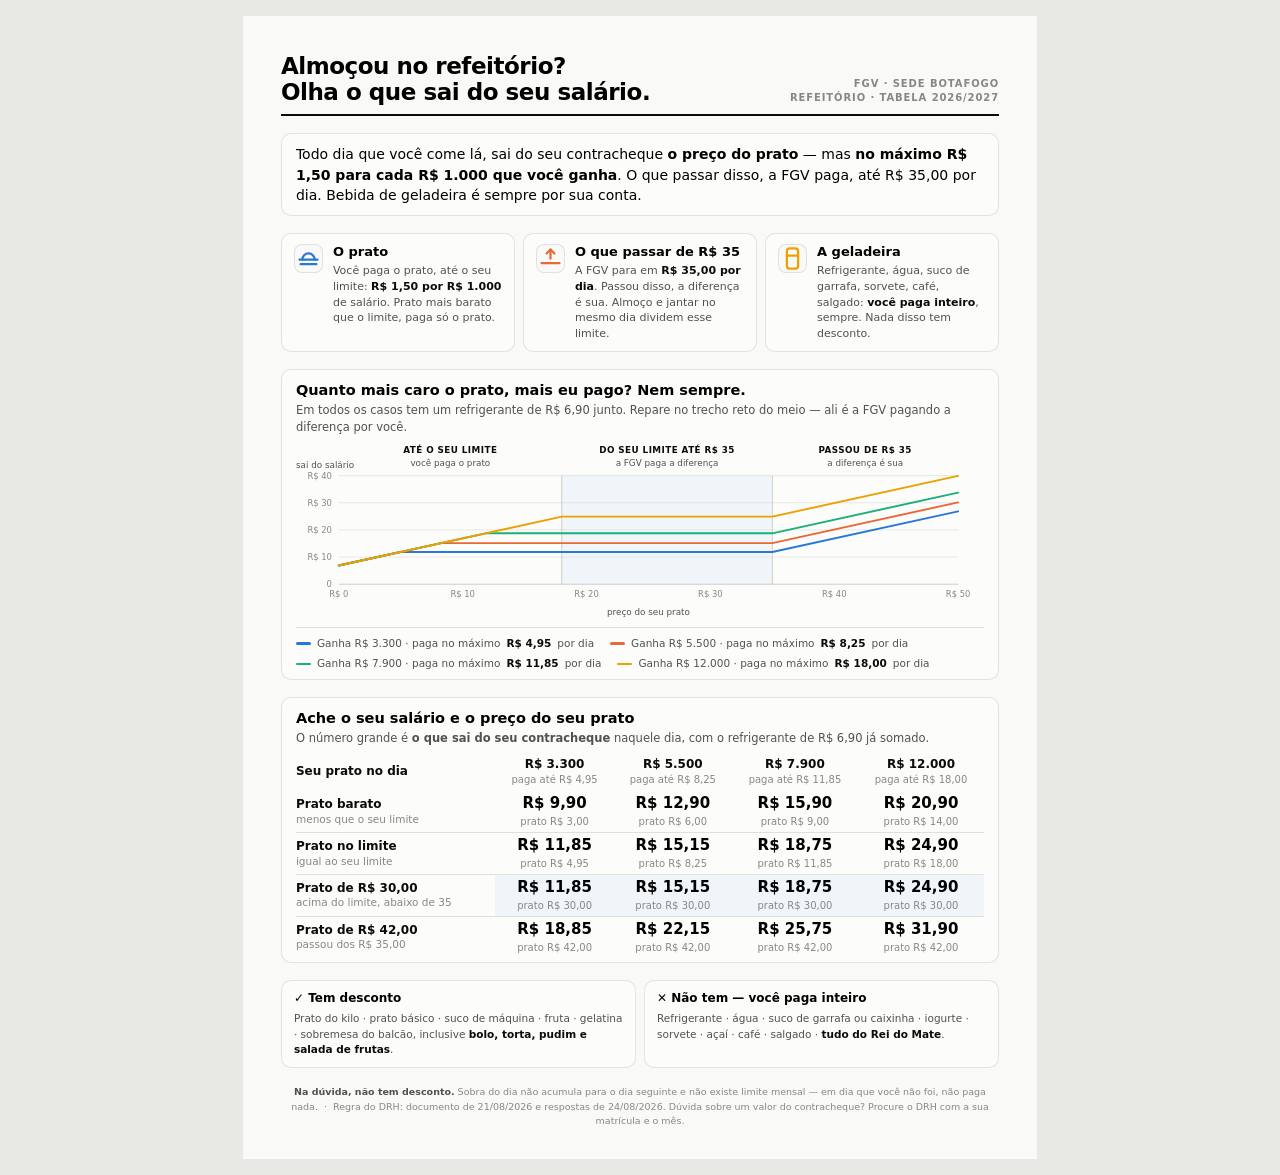
==== docs/Regra_Refeitorio_Infografico.html @ a4945722 "A regra oficial do DRH, com exemplos, em todo lugar Ela está validada com o DRH e não estava escrita" ====
<!DOCTYPE html>
<html lang="pt-BR">
<head>
<meta charset="utf-8">
<meta name="viewport" content="width=device-width, initial-scale=1">
<title>Refeitório — quanto sai do seu salário</title>
<style>
  .viz-root{
    color-scheme: light;
    --surface-1:#fcfcfb; --plane:#f9f9f7;
    --text-primary:#0b0b0b; --text-secondary:#52514e; --muted:#898781;
    --grid:#e1e0d9; --axis:#c3c2b7; --border:rgba(11,11,11,.10);
    --s1:#2a78d6; --s2:#eb6834; --s3:#1baf7a; --s4:#eda100;
  }
  @media (prefers-color-scheme: dark){
    :root:where(:not([data-theme="light"])) .viz-root{
      color-scheme: dark;
      --surface-1:#1a1a19; --plane:#0d0d0d;
      --text-primary:#fff; --text-secondary:#c3c2b7; --muted:#898781;
      --grid:#2c2c2a; --axis:#383835; --border:rgba(255,255,255,.10);
      --s1:#3987e5; --s2:#d95926; --s3:#199e70; --s4:#c98500;
    }
  }
  :root[data-theme="dark"] .viz-root{
    color-scheme: dark;
    --surface-1:#1a1a19; --plane:#0d0d0d;
    --text-primary:#fff; --text-secondary:#c3c2b7; --muted:#898781;
    --grid:#2c2c2a; --axis:#383835; --border:rgba(255,255,255,.10);
    --s1:#3987e5; --s2:#d95926; --s3:#199e70; --s4:#c98500;
  }

  @page{ size:A4 portrait; margin:10mm; }
  *{box-sizing:border-box}
  body{margin:0;background:#e8e8e4;
       font:400 13px/1.45 system-ui,-apple-system,"Segoe UI",sans-serif;color:var(--text-primary)}
  .viz-root{width:210mm;min-height:297mm;margin:16px auto;padding:10mm 10mm 8mm;
            background:var(--plane);display:flex;flex-direction:column;gap:4.5mm}

  header{display:flex;align-items:flex-end;justify-content:space-between;gap:16px;
         border-bottom:2px solid var(--text-primary);padding-bottom:9px}
  h1{font:700 23px/1.12 system-ui;margin:0;letter-spacing:-.02em}
  .selo{font:600 10px/1.4 system-ui;letter-spacing:.09em;text-transform:uppercase;
        color:var(--muted);text-align:right;white-space:nowrap}

  .frase{background:var(--surface-1);border:1px solid var(--border);border-radius:10px;
         padding:10px 14px;font-size:14px;line-height:1.45}
  .frase b{font-weight:700}

  .tres{display:grid;grid-template-columns:repeat(3,1fr);gap:8px}
  .bloco{background:var(--surface-1);border:1px solid var(--border);border-radius:10px;
         padding:10px 12px;display:flex;gap:10px;align-items:flex-start}
  .ico{flex:none;width:29px;height:29px;border-radius:8px;display:grid;place-items:center;
       background:var(--plane);border:1px solid var(--border)}
  .bloco h3{font:700 13px/1.25 system-ui;margin:0 0 3px}
  .bloco p{margin:0;font-size:11px;color:var(--text-secondary);line-height:1.42}
  .bloco b{color:var(--text-primary)}

  .viz{background:var(--surface-1);border:1px solid var(--border);border-radius:10px;
       padding:11px 14px 8px}
  .viz h2,.matriz h2{font:700 14.5px/1.3 system-ui;margin:0 0 2px}
  .viz .sub,.matriz .sub{margin:0 0 6px;font-size:11.5px;color:var(--text-secondary)}
  svg{display:block;width:100%;height:auto;overflow:visible}
  .legenda{display:flex;flex-wrap:wrap;gap:5px 16px;margin-top:8px;padding-top:8px;
           border-top:1px solid var(--grid);font-size:10.5px;color:var(--text-secondary)}
  .legenda span{display:flex;align-items:center;gap:6px}
  .legenda i{width:15px;height:2.5px;border-radius:2px;flex:none}
  .legenda b{color:var(--text-primary)}

  .matriz{background:var(--surface-1);border:1px solid var(--border);border-radius:10px;
          padding:11px 14px 4px}
  table{width:100%;border-collapse:collapse;font-variant-numeric:tabular-nums}
  th,td{padding:4px 5px;text-align:center;border-bottom:1px solid var(--grid)}
  th:first-child,td:first-child{text-align:left;padding-left:0;width:29%}
  thead th{font:700 12px/1.2 system-ui;color:var(--text-primary);
           border-bottom:1.5px solid var(--axis);padding-bottom:5px}
  thead th small{display:block;font:400 10px/1.3 system-ui;color:var(--muted);margin-top:2px}
  tbody th{font:600 12px/1.3 system-ui;color:var(--text-primary)}
  tbody th small{display:block;font:400 10.5px/1.3 system-ui;color:var(--muted)}
  .val{font:700 15px/1.15 system-ui}
  .prato{display:block;font:400 10px/1.3 system-ui;color:var(--muted);margin-top:1px}
  tr.trava td{background:rgba(42,120,214,.055)}
  tr:last-child td,tr:last-child th{border-bottom:0}

  .pe{display:grid;grid-template-columns:1fr 1fr;gap:8px}
  .pe > div{background:var(--surface-1);border:1px solid var(--border);border-radius:10px;
            padding:10px 12px}
  .pe h3{font:700 12px/1.3 system-ui;margin:0 0 5px}
  .pe p{margin:0;font-size:10.5px;line-height:1.45;color:var(--text-secondary)}
  .pe b{color:var(--text-primary)}
  .fonte{margin:0;font-size:9.5px;color:var(--muted);text-align:center;line-height:1.55}
  .fonte b{color:var(--text-secondary)}

  @media print{
    body{background:#fff}
    .viz-root{width:auto;min-height:0;margin:0;padding:0;gap:3.5mm}
  }
  @media (max-width:820px){
    body{background:var(--plane)}
    .viz-root{width:auto;min-height:0;margin:0;padding:18px 14px}
    .tres,.pe{grid-template-columns:1fr}
    h1{font-size:22px}
    header{flex-direction:column;align-items:flex-start;gap:6px}
    .selo{text-align:left}
    th:first-child,td:first-child{width:auto}
  }
</style>
</head>
<body>
<div class="viz-root">

<header>
  <h1>Almoçou no refeitório?<br>Olha o que sai do seu salário.</h1>
  <div class="selo">FGV · Sede Botafogo<br>Refeitório · tabela 2026/2027</div>
</header>

<div class="frase">
  Todo dia que você come lá, sai do seu contracheque <b>o preço do prato</b> — mas
  <b>no máximo R$ 1,50 para cada R$ 1.000 que você ganha</b>. O que passar disso, a FGV paga,
  até R$ 35,00 por dia. Bebida de geladeira é sempre por sua conta.
</div>

<div class="tres">
  <div class="bloco">
    <span class="ico">
      <svg width="17" height="17" viewBox="0 0 24 24" fill="none" stroke="var(--s1)" stroke-width="2" stroke-linecap="round" stroke-linejoin="round" aria-hidden="true"><path d="M4 13h16"></path><path d="M6.5 13a5.5 5.5 0 0 1 11 0"></path><path d="M5 17h14"></path></svg>
    </span>
    <div>
      <h3>O prato</h3>
      <p>Você paga o prato, até o seu limite: <b>R$ 1,50 por R$ 1.000</b> de salário. Prato mais
      barato que o limite, paga só o prato.</p>
    </div>
  </div>
  <div class="bloco">
    <span class="ico">
      <svg width="17" height="17" viewBox="0 0 24 24" fill="none" stroke="var(--s2)" stroke-width="2" stroke-linecap="round" stroke-linejoin="round" aria-hidden="true"><path d="M4 16h16"></path><path d="M12 4v8"></path><path d="m8.5 7.5 3.5-3.5 3.5 3.5"></path></svg>
    </span>
    <div>
      <h3>O que passar de R$ 35</h3>
      <p>A FGV para em <b>R$ 35,00 por dia</b>. Passou disso, a diferença é sua. Almoço e jantar
      no mesmo dia dividem esse limite.</p>
    </div>
  </div>
  <div class="bloco">
    <span class="ico">
      <svg width="17" height="17" viewBox="0 0 24 24" fill="none" stroke="var(--s4)" stroke-width="2" stroke-linecap="round" stroke-linejoin="round" aria-hidden="true"><rect x="7" y="3" width="10" height="18" rx="2.5"></rect><path d="M7 9.5h10"></path></svg>
    </span>
    <div>
      <h3>A geladeira</h3>
      <p>Refrigerante, água, suco de garrafa, sorvete, café, salgado: <b>você paga inteiro</b>,
      sempre. Nada disso tem desconto.</p>
    </div>
  </div>
</div>

<div class="viz">
  <h2>Quanto mais caro o prato, mais eu pago? Nem sempre.</h2>
  <p class="sub">Em todos os casos tem um refrigerante de R$ 6,90 junto.
  Repare no trecho reto do meio — ali é a FGV pagando a diferença por você.</p>
  <svg id="g" viewBox="0 0 900 232" role="img"
       aria-label="Gráfico: quanto sai do salário conforme o prato fica mais caro, em quatro faixas de salário."></svg>
  <div class="legenda" id="leg"></div>
</div>

<div class="matriz">
  <h2>Ache o seu salário e o preço do seu prato</h2>
  <p class="sub">O número grande é <b>o que sai do seu contracheque</b> naquele dia,
  com o refrigerante de R$ 6,90 já somado.</p>
  <table>
    <thead><tr id="cabeca"></tr></thead>
    <tbody id="corpo"></tbody>
  </table>
</div>

<div class="pe">
  <div>
    <h3>✓ Tem desconto</h3>
    <p>Prato do kilo · prato básico · suco de máquina · fruta · gelatina · sobremesa do balcão,
    inclusive <b>bolo, torta, pudim e salada de frutas</b>.</p>
  </div>
  <div>
    <h3>✕ Não tem — você paga inteiro</h3>
    <p>Refrigerante · água · suco de garrafa ou caixinha · iogurte · sorvete · açaí · café ·
    salgado · <b>tudo do Rei do Mate</b>.</p>
  </div>
</div>

<p class="fonte"><b>Na dúvida, não tem desconto.</b> Sobra do dia não acumula para o dia seguinte e
não existe limite mensal — em dia que você não foi, não paga nada.
&nbsp;·&nbsp; Regra do DRH: documento de 21/08/2026 e respostas de 24/08/2026.
Dúvida sobre um valor do contracheque? Procure o DRH com a sua matrícula e o mês.</p>

</div>

<script>
/* A regra inteira, em duas linhas. O gráfico e a tabela saem daqui, para não
   poderem discordar um do outro — nem do aplicativo, que roda a mesma conta. */
const TETO = 35, REFRI = 6.90, PCT = 0.15;
const folha = (prato, lim) =>
  Math.round((Math.min(prato, lim) + Math.max(0, prato - TETO) + REFRI) * 100) / 100;

const FAIXAS = [3300, 5500, 7900, 12000].map((salario, i) => {
  const lim = Math.round(salario * PCT) / 100;
  /* Prato do caso "barato": 80% do limite, em reais inteiros. Derivado, não
     escolhido a dedo, e a mesma conta roda dentro do aplicativo — exemplo
     divergente entre dois documentos da mesma regra faz desconfiar dos dois. */
  return { salario, lim, cor: `--s${i + 1}`, barato: Math.max(1, Math.floor(lim * 0.8)) };
});

const brl = v => v.toLocaleString("pt-BR", { minimumFractionDigits: 2, maximumFractionDigits: 2 });
const mil = v => "R$ " + v.toLocaleString("pt-BR");

/* ---------------- gráfico ---------------- */
const X0 = 56, X1 = 866, Y0 = 44, Y1 = 186, XMAX = 50, YMAX = 40;
const sx = v => X0 + (v / XMAX) * (X1 - X0);
const sy = v => Y1 - (v / YMAX) * (Y1 - Y0);
const ns = "http://www.w3.org/2000/svg";
const cria = (t, a, txt) => { const e = document.createElementNS(ns, t);
  for (const k in a) e.setAttribute(k, a[k]); if (txt != null) e.textContent = txt; return e; };
const g = document.getElementById("g");

/* As três zonas da regra, nomeadas em cima do gráfico: é o que transforma a
   linha num texto que a pessoa lê sem precisar interpretar eixo. */
const limMaior = FAIXAS[FAIXAS.length - 1].lim;
[[0, limMaior, "ATÉ O SEU LIMITE", "você paga o prato"],
 [limMaior, TETO, "DO SEU LIMITE ATÉ R$ 35", "a FGV paga a diferença"],
 [TETO, XMAX, "PASSOU DE R$ 35", "a diferença é sua"]
].forEach(([a, b, tit, txt], i) => {
  if (i === 1) g.appendChild(cria("rect", { x: sx(a), y: Y0, width: sx(b) - sx(a),
    height: Y1 - Y0, fill: "var(--s1)", opacity: .055 }));
  const meio = (sx(a) + sx(b)) / 2;
  g.appendChild(cria("text", { x: meio, y: 15, "text-anchor": "middle",
    fill: "var(--text-primary)", "font-size": 11.5, "font-weight": 700,
    "letter-spacing": ".05em" }, tit));
  g.appendChild(cria("text", { x: meio, y: 31, "text-anchor": "middle",
    fill: "var(--text-secondary)", "font-size": 11.5 }, txt));
});

for (let v = 0; v <= YMAX; v += 10){
  g.appendChild(cria("line", { x1: X0, x2: X1, y1: sy(v), y2: sy(v),
    stroke: v === 0 ? "var(--axis)" : "var(--grid)", "stroke-width": 1 }));
  g.appendChild(cria("text", { x: X0 - 9, y: sy(v) + 4, "text-anchor": "end",
    fill: "var(--muted)", "font-size": 11 }, v === 0 ? "0" : "R$ " + v));
}
for (const v of [limMaior, TETO]){
  g.appendChild(cria("line", { x1: sx(v), x2: sx(v), y1: Y0, y2: Y1,
    stroke: "var(--axis)", "stroke-width": 1 }));
}
for (const v of [0, 10, 20, 30, 40, 50]){
  g.appendChild(cria("text", { x: sx(v), y: Y1 + 17, "text-anchor": "middle",
    fill: "var(--muted)", "font-size": 11 }, "R$ " + v));
}
g.appendChild(cria("text", { x: (X0 + X1) / 2, y: Y1 + 40, "text-anchor": "middle",
  fill: "var(--text-secondary)", "font-size": 11.5 }, "preço do seu prato"));
/* Ancorado à esquerda do viewBox, não ao eixo: colado em X0 com "text-anchor:
   end" ele começava em x negativo e vinha cortado. */
g.appendChild(cria("text", { x: 0, y: Y0 - 10,
  fill: "var(--text-secondary)", "font-size": 11.5 }, "sai do salário"));

for (const f of FAIXAS){
  const pts = [0, f.lim, TETO, XMAX].map(p => `${sx(p)},${sy(folha(p, f.lim))}`).join(" ");
  g.appendChild(cria("polyline", { points: pts, fill: "none", stroke: `var(${f.cor})`,
    "stroke-width": 2.5, "stroke-linejoin": "round", "stroke-linecap": "round" }));
}
/* Sem rótulo no fim das linhas, de propósito: as quatro chegam ao fim com só
   13 reais separando a primeira da última, e os rótulos ficariam a 3px um do
   outro. Rótulo empilhado colado é pior que rótulo nenhum. Quem carrega a
   identidade é a legenda abaixo — que já diz salário e limite — e a matriz,
   onde está cada número. É também o alívio que a paleta exige: duas das quatro
   cores ficam abaixo de 3:1 no fundo claro e não podem ser o único canal. */

document.getElementById("leg").innerHTML = FAIXAS.map(f =>
  `<span><i style="background:var(${f.cor})"></i>Ganha ${mil(f.salario)}`
  + ` · paga no máximo <b>R$ ${brl(f.lim)}</b> por dia</span>`).join("");

/* ---------------- matriz ---------------- */
const CASOS = [
  ["Prato barato",      "menos que o seu limite",        f => f.barato, false],
  ["Prato no limite",   "igual ao seu limite",           f => f.lim,    false],
  ["Prato de R$ 30,00", "acima do limite, abaixo de 35", () => 30,      true ],
  ["Prato de R$ 42,00", "passou dos R$ 35,00",           () => 42,      false],
];
document.getElementById("cabeca").innerHTML = "<th>Seu prato no dia</th>"
  + FAIXAS.map(f => `<th>${mil(f.salario)}<small>paga até R$ ${brl(f.lim)}</small></th>`).join("");
document.getElementById("corpo").innerHTML = CASOS.map(([tit, sub, prato, trava]) =>
  `<tr class="${trava ? "trava" : ""}"><th>${tit}<small>${sub}</small></th>`
  + FAIXAS.map(f => {
      const p = prato(f);
      return `<td><span class="val">R$ ${brl(folha(p, f.lim))}</span>`
           + `<span class="prato">prato R$ ${brl(p)}</span></td>`;
    }).join("") + "</tr>").join("");
</script>
</body>
</html>
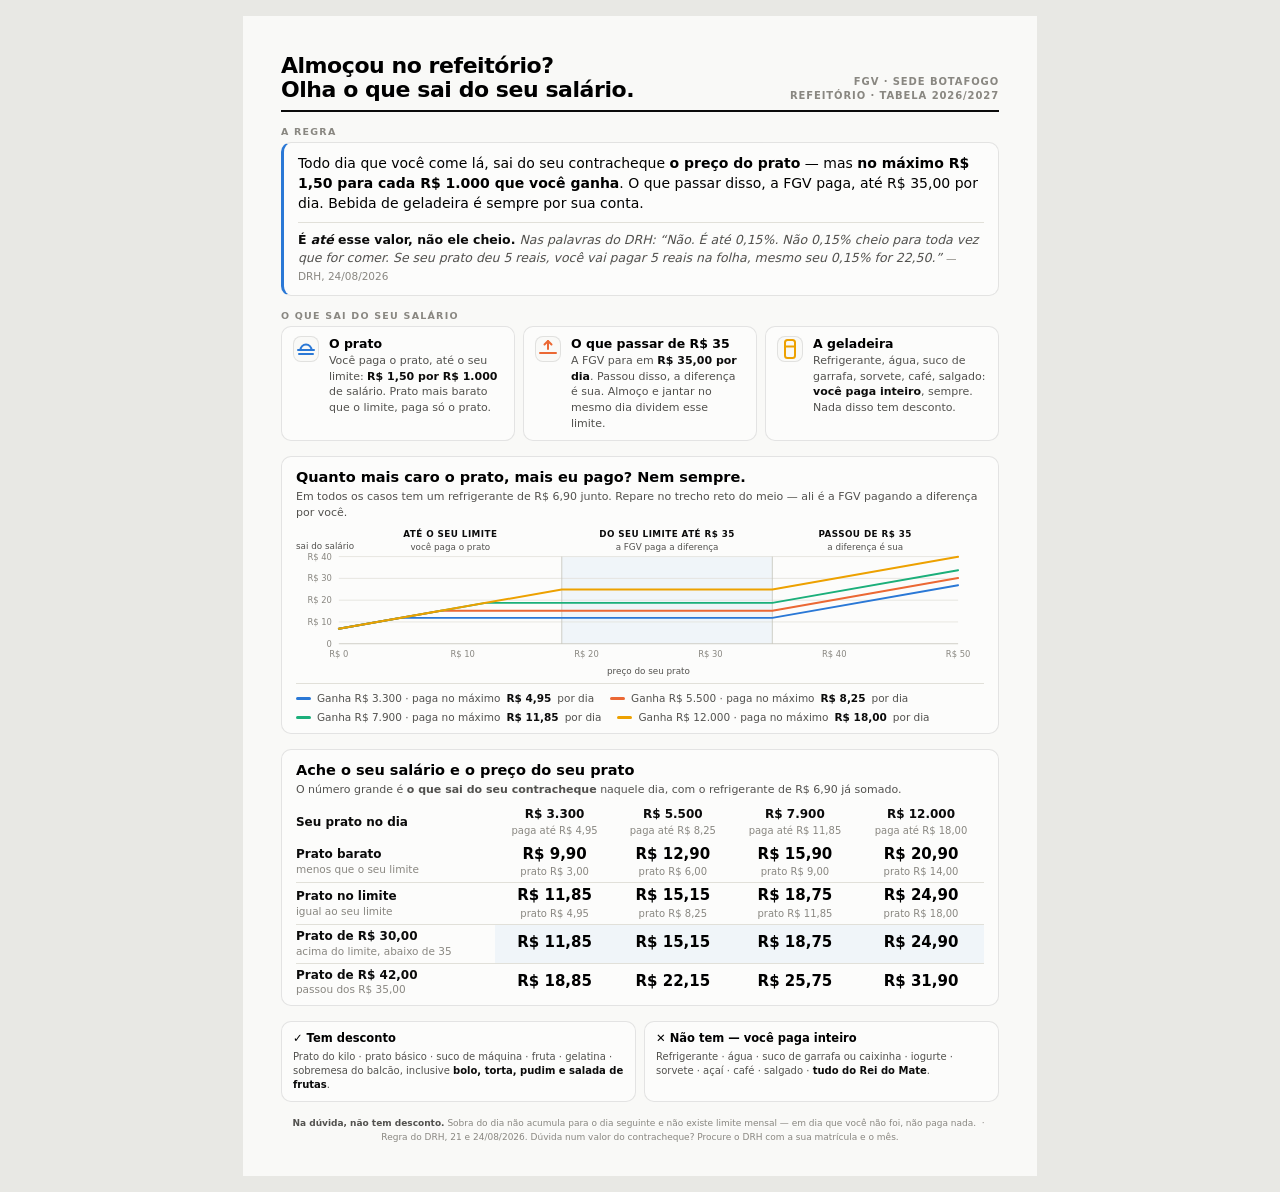
==== commit add472f6: "O infográfico volta a trazer a fala do DRH, e cabe mesmo em uma folha Ao encolher para uma página eu" ====
--- a/docs/Regra_Refeitorio_Infografico.html
+++ b/docs/Regra_Refeitorio_Infografico.html
@@ -34,33 +34,40 @@
   body{margin:0;background:#e8e8e4;
        font:400 13px/1.45 system-ui,-apple-system,"Segoe UI",sans-serif;color:var(--text-primary)}
   .viz-root{width:210mm;min-height:297mm;margin:16px auto;padding:10mm 10mm 8mm;
-            background:var(--plane);display:flex;flex-direction:column;gap:4.5mm}
+            background:var(--plane);display:flex;flex-direction:column;gap:4mm}
 
   header{display:flex;align-items:flex-end;justify-content:space-between;gap:16px;
-         border-bottom:2px solid var(--text-primary);padding-bottom:9px}
-  h1{font:700 23px/1.12 system-ui;margin:0;letter-spacing:-.02em}
+         border-bottom:2px solid var(--text-primary);padding-bottom:7px}
+  h1{font:700 22px/1.12 system-ui;margin:0;letter-spacing:-.02em}
   .selo{font:600 10px/1.4 system-ui;letter-spacing:.09em;text-transform:uppercase;
         color:var(--muted);text-align:right;white-space:nowrap}
 
-  .frase{background:var(--surface-1);border:1px solid var(--border);border-radius:10px;
-         padding:10px 14px;font-size:14px;line-height:1.45}
+  .eyebrow{font:700 9.5px/1 system-ui;letter-spacing:.13em;text-transform:uppercase;
+           color:var(--muted);margin:0 0 5px}
+  .frase{background:var(--surface-1);border:1px solid var(--border);
+         border-left:3px solid var(--s1);border-radius:10px;padding:10px 14px}
+  .frase p{margin:0;font-size:14px;line-height:1.45}
   .frase b{font-weight:700}
+  blockquote{margin:8px 0 0;padding:8px 0 0;border-top:1px solid var(--grid);
+             font-size:12.5px;line-height:1.45;font-style:italic;color:var(--text-secondary)}
+  blockquote b{font-style:normal;color:var(--text-primary)}
+  cite{font-style:normal;font-size:10.5px;color:var(--muted)}
 
   .tres{display:grid;grid-template-columns:repeat(3,1fr);gap:8px}
   .bloco{background:var(--surface-1);border:1px solid var(--border);border-radius:10px;
-         padding:10px 12px;display:flex;gap:10px;align-items:flex-start}
-  .ico{flex:none;width:29px;height:29px;border-radius:8px;display:grid;place-items:center;
+         padding:9px 11px;display:flex;gap:10px;align-items:flex-start}
+  .ico{flex:none;width:26px;height:26px;border-radius:8px;display:grid;place-items:center;
        background:var(--plane);border:1px solid var(--border)}
-  .bloco h3{font:700 13px/1.25 system-ui;margin:0 0 3px}
+  .bloco h3{font:700 12.5px/1.25 system-ui;margin:0 0 2px}
   .bloco p{margin:0;font-size:11px;color:var(--text-secondary);line-height:1.42}
   .bloco b{color:var(--text-primary)}
 
   .viz{background:var(--surface-1);border:1px solid var(--border);border-radius:10px;
        padding:11px 14px 8px}
   .viz h2,.matriz h2{font:700 14.5px/1.3 system-ui;margin:0 0 2px}
-  .viz .sub,.matriz .sub{margin:0 0 6px;font-size:11.5px;color:var(--text-secondary)}
+  .viz .sub,.matriz .sub{margin:0 0 5px;font-size:11px;color:var(--text-secondary)}
   svg{display:block;width:100%;height:auto;overflow:visible}
-  .legenda{display:flex;flex-wrap:wrap;gap:5px 16px;margin-top:8px;padding-top:8px;
+  .legenda{display:flex;flex-wrap:wrap;gap:4px 16px;margin-top:7px;padding-top:7px;
            border-top:1px solid var(--grid);font-size:10.5px;color:var(--text-secondary)}
   .legenda span{display:flex;align-items:center;gap:6px}
   .legenda i{width:15px;height:2.5px;border-radius:2px;flex:none}
@@ -83,18 +90,21 @@
 
   .pe{display:grid;grid-template-columns:1fr 1fr;gap:8px}
   .pe > div{background:var(--surface-1);border:1px solid var(--border);border-radius:10px;
-            padding:10px 12px}
-  .pe h3{font:700 12px/1.3 system-ui;margin:0 0 5px}
-  .pe p{margin:0;font-size:10.5px;line-height:1.45;color:var(--text-secondary)}
+            padding:9px 11px}
+  .pe h3{font:700 11.5px/1.3 system-ui;margin:0 0 4px}
+  .pe p{margin:0;font-size:10px;line-height:1.42;color:var(--text-secondary)}
   .pe b{color:var(--text-primary)}
-  .fonte{margin:0;font-size:9.5px;color:var(--muted);text-align:center;line-height:1.55}
+  .fonte{margin:0;font-size:9px;color:var(--muted);text-align:center;line-height:1.55}
   .fonte b{color:var(--text-secondary)}
 
   @media print{
     body{background:#fff}
-    .viz-root{width:auto;min-height:0;margin:0;padding:0;gap:3.5mm}
-  }
-  @media (max-width:820px){
+    .viz-root{width:auto;min-height:0;margin:0;padding:0;gap:1.8mm}
+  }
+  /* "screen and" não é decoração: a área útil de uma A4 tem 190mm ~ 718px, o que
+     dispara a regra de celular na IMPRESSÃO e empilha tudo em uma coluna —
+     jogando metade do conteúdo para uma segunda folha. */
+  @media screen and (max-width:820px){
     body{background:var(--plane)}
     .viz-root{width:auto;min-height:0;margin:0;padding:18px 14px}
     .tres,.pe{grid-template-columns:1fr}
@@ -113,12 +123,20 @@
   <div class="selo">FGV · Sede Botafogo<br>Refeitório · tabela 2026/2027</div>
 </header>
 
-<div class="frase">
-  Todo dia que você come lá, sai do seu contracheque <b>o preço do prato</b> — mas
-  <b>no máximo R$ 1,50 para cada R$ 1.000 que você ganha</b>. O que passar disso, a FGV paga,
-  até R$ 35,00 por dia. Bebida de geladeira é sempre por sua conta.
-</div>
-
+<div>
+  <p class="eyebrow">A regra</p>
+  <div class="frase">
+    <p>Todo dia que você come lá, sai do seu contracheque <b>o preço do prato</b> — mas
+    <b>no máximo R$ 1,50 para cada R$ 1.000 que você ganha</b>. O que passar disso, a FGV paga,
+    até R$ 35,00 por dia. Bebida de geladeira é sempre por sua conta.</p>
+    <blockquote><b>É <i>até</i> esse valor, não ele cheio.</b> Nas palavras do DRH:
+    “Não. É até 0,15%. Não 0,15% cheio para toda vez que for comer. Se seu prato deu 5 reais, você
+    vai pagar 5 reais na folha, mesmo seu 0,15% for 22,50.” <cite>— DRH, 24/08/2026</cite></blockquote>
+  </div>
+</div>
+
+<div>
+<p class="eyebrow">O que sai do seu salário</p>
 <div class="tres">
   <div class="bloco">
     <span class="ico">
@@ -151,12 +169,13 @@
     </div>
   </div>
 </div>
+</div>
 
 <div class="viz">
   <h2>Quanto mais caro o prato, mais eu pago? Nem sempre.</h2>
   <p class="sub">Em todos os casos tem um refrigerante de R$ 6,90 junto.
   Repare no trecho reto do meio — ali é a FGV pagando a diferença por você.</p>
-  <svg id="g" viewBox="0 0 900 232" role="img"
+  <svg id="g" viewBox="0 0 900 196" role="img"
        aria-label="Gráfico: quanto sai do salário conforme o prato fica mais caro, em quatro faixas de salário."></svg>
   <div class="legenda" id="leg"></div>
 </div>
@@ -186,8 +205,8 @@
 
 <p class="fonte"><b>Na dúvida, não tem desconto.</b> Sobra do dia não acumula para o dia seguinte e
 não existe limite mensal — em dia que você não foi, não paga nada.
-&nbsp;·&nbsp; Regra do DRH: documento de 21/08/2026 e respostas de 24/08/2026.
-Dúvida sobre um valor do contracheque? Procure o DRH com a sua matrícula e o mês.</p>
+&nbsp;·&nbsp; Regra do DRH, 21 e 24/08/2026. Dúvida num valor do contracheque? Procure o DRH
+com a sua matrícula e o mês.</p>
 
 </div>
 
@@ -210,7 +229,7 @@
 const mil = v => "R$ " + v.toLocaleString("pt-BR");
 
 /* ---------------- gráfico ---------------- */
-const X0 = 56, X1 = 866, Y0 = 44, Y1 = 186, XMAX = 50, YMAX = 40;
+const X0 = 56, X1 = 866, Y0 = 40, Y1 = 154, XMAX = 50, YMAX = 40;
 const sx = v => X0 + (v / XMAX) * (X1 - X0);
 const sy = v => Y1 - (v / YMAX) * (Y1 - Y0);
 const ns = "http://www.w3.org/2000/svg";
@@ -274,19 +293,23 @@
 
 /* ---------------- matriz ---------------- */
 const CASOS = [
-  ["Prato barato",      "menos que o seu limite",        f => f.barato, false],
-  ["Prato no limite",   "igual ao seu limite",           f => f.lim,    false],
-  ["Prato de R$ 30,00", "acima do limite, abaixo de 35", () => 30,      true ],
-  ["Prato de R$ 42,00", "passou dos R$ 35,00",           () => 42,      false],
+  ["Prato barato",      "menos que o seu limite",        f => f.barato, false, true ],
+  ["Prato no limite",   "igual ao seu limite",           f => f.lim,    false, true ],
+  ["Prato de R$ 30,00", "acima do limite, abaixo de 35", () => 30,      true,  false],
+  ["Prato de R$ 42,00", "passou dos R$ 35,00",           () => 42,      false, false],
 ];
 document.getElementById("cabeca").innerHTML = "<th>Seu prato no dia</th>"
   + FAIXAS.map(f => `<th>${mil(f.salario)}<small>paga até R$ ${brl(f.lim)}</small></th>`).join("");
-document.getElementById("corpo").innerHTML = CASOS.map(([tit, sub, prato, trava]) =>
+document.getElementById("corpo").innerHTML = CASOS.map(([tit, sub, prato, trava, varia]) =>
   `<tr class="${trava ? "trava" : ""}"><th>${tit}<small>${sub}</small></th>`
   + FAIXAS.map(f => {
       const p = prato(f);
+      /* O preço do prato só aparece na célula quando ele MUDA com o salário.
+         Nas duas últimas linhas ele já está no rótulo da linha, e repetir
+         quatro vezes o mesmo "prato R$ 30,00" era ruído — e uma linha de altura
+         que a folha não tem. */
       return `<td><span class="val">R$ ${brl(folha(p, f.lim))}</span>`
-           + `<span class="prato">prato R$ ${brl(p)}</span></td>`;
+           + (varia ? `<span class="prato">prato R$ ${brl(p)}</span>` : "") + `</td>`;
     }).join("") + "</tr>").join("");
 </script>
 </body>
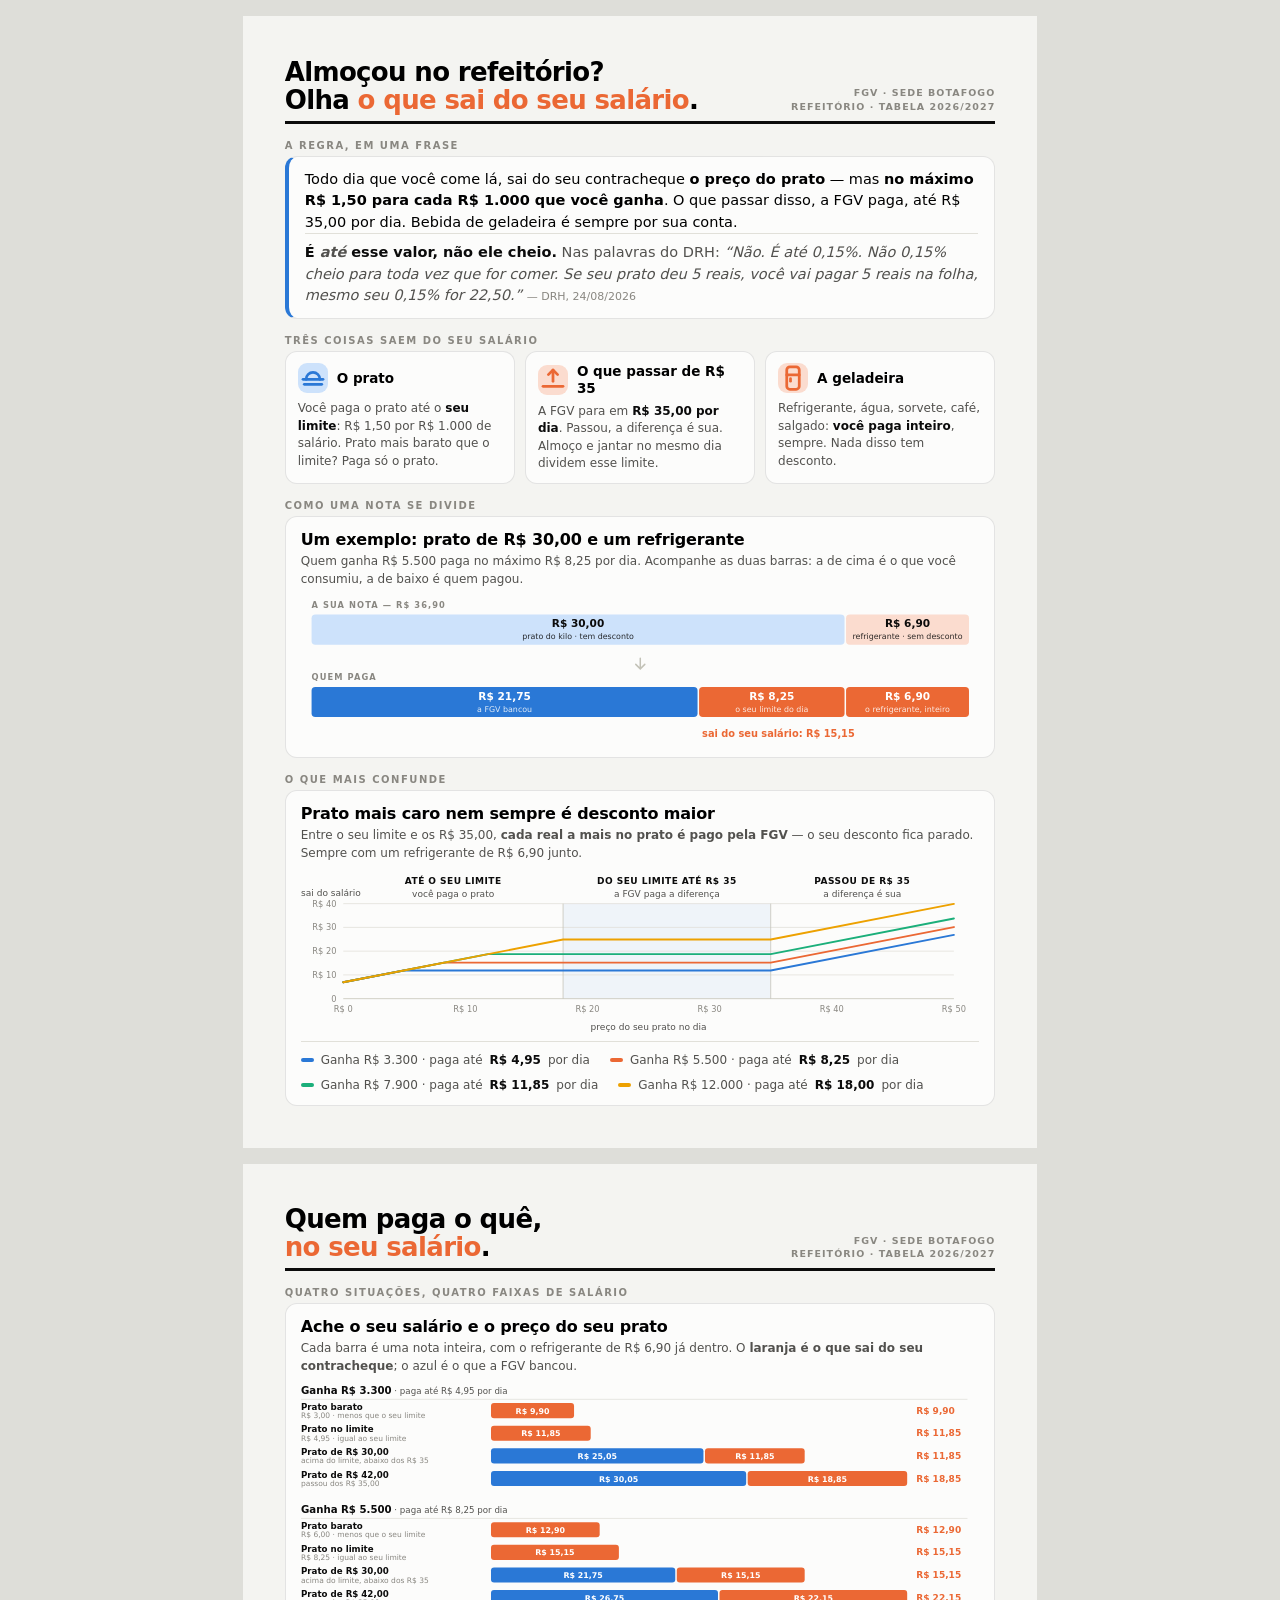
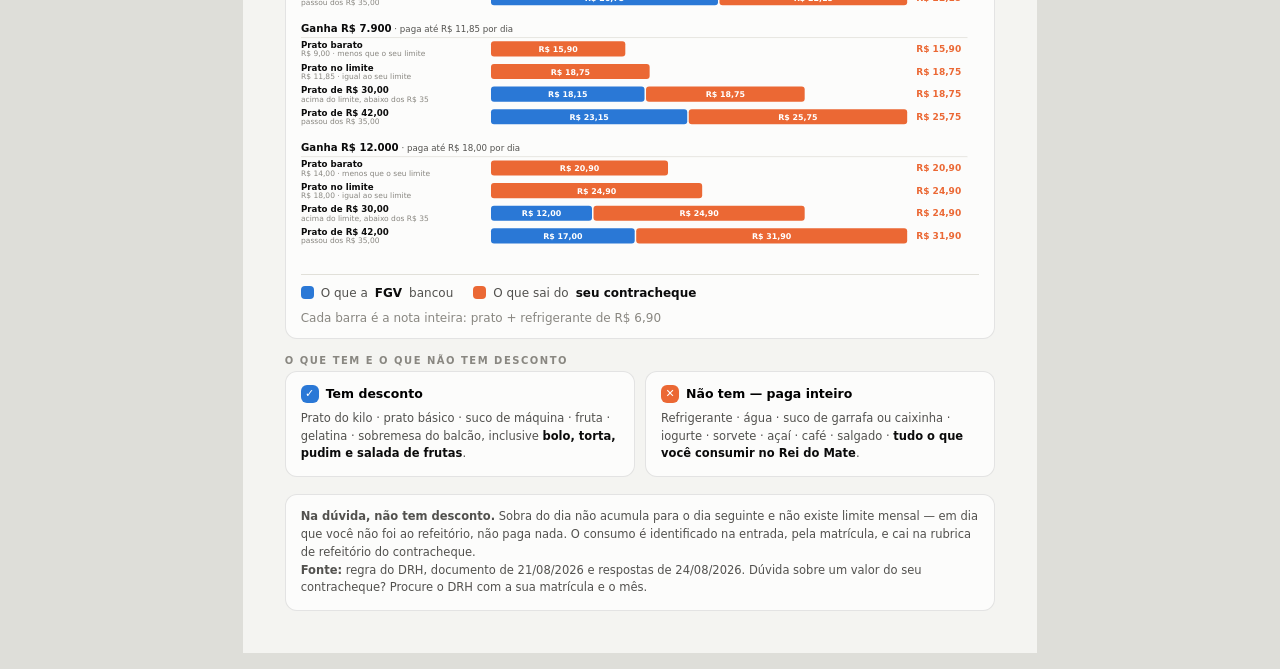
==== commit 6046249a: "O infográfico vira duas folhas, e passa a mostrar quem paga o quê Encolher para uma folha tinha cust" ====
--- a/docs/Regra_Refeitorio_Infografico.html
+++ b/docs/Regra_Refeitorio_Infografico.html
@@ -3,14 +3,16 @@
 <head>
 <meta charset="utf-8">
 <meta name="viewport" content="width=device-width, initial-scale=1">
-<title>Refeitório — quanto sai do seu salário</title>
+<title>Refeitório da FGV — quanto sai do seu salário</title>
 <style>
   .viz-root{
     color-scheme: light;
-    --surface-1:#fcfcfb; --plane:#f9f9f7;
+    --surface-1:#fcfcfb; --plane:#f4f4f1;
     --text-primary:#0b0b0b; --text-secondary:#52514e; --muted:#898781;
     --grid:#e1e0d9; --axis:#c3c2b7; --border:rgba(11,11,11,.10);
-    --s1:#2a78d6; --s2:#eb6834; --s3:#1baf7a; --s4:#eda100;
+    --fgv:#2a78d6;       /* o que a FGV paga  */
+    --voce:#eb6834;      /* o que sai de você */
+    --fgv-fraco:#cde2fb; --voce-fraco:#fbdccf;
   }
   @media (prefers-color-scheme: dark){
     :root:where(:not([data-theme="light"])) .viz-root{
@@ -18,7 +20,7 @@
       --surface-1:#1a1a19; --plane:#0d0d0d;
       --text-primary:#fff; --text-secondary:#c3c2b7; --muted:#898781;
       --grid:#2c2c2a; --axis:#383835; --border:rgba(255,255,255,.10);
-      --s1:#3987e5; --s2:#d95926; --s3:#199e70; --s4:#c98500;
+      --fgv:#3987e5; --voce:#d95926; --fgv-fraco:#184f95; --voce-fraco:#7a3218;
     }
   }
   :root[data-theme="dark"] .viz-root{
@@ -26,291 +28,403 @@
     --surface-1:#1a1a19; --plane:#0d0d0d;
     --text-primary:#fff; --text-secondary:#c3c2b7; --muted:#898781;
     --grid:#2c2c2a; --axis:#383835; --border:rgba(255,255,255,.10);
-    --s1:#3987e5; --s2:#d95926; --s3:#199e70; --s4:#c98500;
-  }
-
-  @page{ size:A4 portrait; margin:10mm; }
+    --fgv:#3987e5; --voce:#d95926; --fgv-fraco:#184f95; --voce-fraco:#7a3218;
+  }
+
+  @page{ size:A4 portrait; margin:11mm; }
   *{box-sizing:border-box}
-  body{margin:0;background:#e8e8e4;
-       font:400 13px/1.45 system-ui,-apple-system,"Segoe UI",sans-serif;color:var(--text-primary)}
-  .viz-root{width:210mm;min-height:297mm;margin:16px auto;padding:10mm 10mm 8mm;
-            background:var(--plane);display:flex;flex-direction:column;gap:4mm}
+  body{margin:0;background:#dedeD9;
+       font:400 13px/1.5 system-ui,-apple-system,"Segoe UI",sans-serif;color:var(--text-primary)}
+  .folha{width:210mm;margin:16px auto;padding:11mm;background:var(--plane);
+         display:flex;flex-direction:column;gap:4.5mm}
+  .folha + .folha{margin-top:0}
 
   header{display:flex;align-items:flex-end;justify-content:space-between;gap:16px;
-         border-bottom:2px solid var(--text-primary);padding-bottom:7px}
-  h1{font:700 22px/1.12 system-ui;margin:0;letter-spacing:-.02em}
-  .selo{font:600 10px/1.4 system-ui;letter-spacing:.09em;text-transform:uppercase;
+         border-bottom:3px solid var(--text-primary);padding-bottom:7px}
+  h1{font:800 26px/1.08 system-ui;margin:0;letter-spacing:-.025em}
+  h1 em{font-style:normal;color:var(--voce)}
+  .selo{font:700 9.5px/1.45 system-ui;letter-spacing:.11em;text-transform:uppercase;
         color:var(--muted);text-align:right;white-space:nowrap}
 
-  .eyebrow{font:700 9.5px/1 system-ui;letter-spacing:.13em;text-transform:uppercase;
+  .eyebrow{font:800 10px/1 system-ui;letter-spacing:.15em;text-transform:uppercase;
            color:var(--muted);margin:0 0 5px}
-  .frase{background:var(--surface-1);border:1px solid var(--border);
-         border-left:3px solid var(--s1);border-radius:10px;padding:10px 14px}
-  .frase p{margin:0;font-size:14px;line-height:1.45}
-  .frase b{font-weight:700}
-  blockquote{margin:8px 0 0;padding:8px 0 0;border-top:1px solid var(--grid);
-             font-size:12.5px;line-height:1.45;font-style:italic;color:var(--text-secondary)}
-  blockquote b{font-style:normal;color:var(--text-primary)}
-  cite{font-style:normal;font-size:10.5px;color:var(--muted)}
-
-  .tres{display:grid;grid-template-columns:repeat(3,1fr);gap:8px}
-  .bloco{background:var(--surface-1);border:1px solid var(--border);border-radius:10px;
-         padding:9px 11px;display:flex;gap:10px;align-items:flex-start}
-  .ico{flex:none;width:26px;height:26px;border-radius:8px;display:grid;place-items:center;
-       background:var(--plane);border:1px solid var(--border)}
-  .bloco h3{font:700 12.5px/1.25 system-ui;margin:0 0 2px}
-  .bloco p{margin:0;font-size:11px;color:var(--text-secondary);line-height:1.42}
+  .cx{background:var(--surface-1);border:1px solid var(--border);border-radius:12px}
+
+  .regra{border-left:4px solid var(--fgv);padding:12px 16px}
+  .regra p{margin:0;font-size:14.5px;line-height:1.48}
+  .regra b{font-weight:700}
+  .fala{margin:8px 0 0;padding:8px 0 0;border-top:1px solid var(--grid);
+        font-size:13px;line-height:1.5;color:var(--text-secondary)}
+  .fala i{color:var(--text-secondary)}
+  .fala{font-size:12.5px}
+  .fala b{font-style:normal;color:var(--text-primary)}
+  .fala cite{font-style:normal;font-size:11px;color:var(--muted)}
+
+  .tres{display:grid;grid-template-columns:repeat(3,1fr);gap:10px}
+  .bloco{padding:11px 12px}
+  .bloco .top{display:flex;align-items:center;gap:9px;margin-bottom:7px}
+  .ico{flex:none;width:30px;height:30px;border-radius:9px;display:grid;place-items:center}
+  .bloco h3{font:800 13.5px/1.2 system-ui;margin:0}
+  .bloco p{margin:0;font-size:12px;color:var(--text-secondary);line-height:1.45}
   .bloco b{color:var(--text-primary)}
 
-  .viz{background:var(--surface-1);border:1px solid var(--border);border-radius:10px;
-       padding:11px 14px 8px}
-  .viz h2,.matriz h2{font:700 14.5px/1.3 system-ui;margin:0 0 2px}
-  .viz .sub,.matriz .sub{margin:0 0 5px;font-size:11px;color:var(--text-secondary)}
+  .painel{padding:13px 15px 11px}
+  .painel h2{font:800 16px/1.25 system-ui;margin:0 0 2px;letter-spacing:-.01em}
+  .painel .sub{margin:0 0 10px;font-size:12px;color:var(--text-secondary)}
   svg{display:block;width:100%;height:auto;overflow:visible}
-  .legenda{display:flex;flex-wrap:wrap;gap:4px 16px;margin-top:7px;padding-top:7px;
-           border-top:1px solid var(--grid);font-size:10.5px;color:var(--text-secondary)}
-  .legenda span{display:flex;align-items:center;gap:6px}
-  .legenda i{width:15px;height:2.5px;border-radius:2px;flex:none}
-  .legenda b{color:var(--text-primary)}
-
-  .matriz{background:var(--surface-1);border:1px solid var(--border);border-radius:10px;
-          padding:11px 14px 4px}
-  table{width:100%;border-collapse:collapse;font-variant-numeric:tabular-nums}
-  th,td{padding:4px 5px;text-align:center;border-bottom:1px solid var(--grid)}
-  th:first-child,td:first-child{text-align:left;padding-left:0;width:29%}
-  thead th{font:700 12px/1.2 system-ui;color:var(--text-primary);
-           border-bottom:1.5px solid var(--axis);padding-bottom:5px}
-  thead th small{display:block;font:400 10px/1.3 system-ui;color:var(--muted);margin-top:2px}
-  tbody th{font:600 12px/1.3 system-ui;color:var(--text-primary)}
-  tbody th small{display:block;font:400 10.5px/1.3 system-ui;color:var(--muted)}
-  .val{font:700 15px/1.15 system-ui}
-  .prato{display:block;font:400 10px/1.3 system-ui;color:var(--muted);margin-top:1px}
-  tr.trava td{background:rgba(42,120,214,.055)}
-  tr:last-child td,tr:last-child th{border-bottom:0}
-
-  .pe{display:grid;grid-template-columns:1fr 1fr;gap:8px}
-  .pe > div{background:var(--surface-1);border:1px solid var(--border);border-radius:10px;
-            padding:9px 11px}
-  .pe h3{font:700 11.5px/1.3 system-ui;margin:0 0 4px}
-  .pe p{margin:0;font-size:10px;line-height:1.42;color:var(--text-secondary)}
-  .pe b{color:var(--text-primary)}
-  .fonte{margin:0;font-size:9px;color:var(--muted);text-align:center;line-height:1.55}
+
+  .chave{display:flex;flex-wrap:wrap;gap:7px 20px;margin-top:9px;padding-top:9px;
+         border-top:1px solid var(--grid);font-size:12px;color:var(--text-secondary)}
+  .chave span{display:flex;align-items:center;gap:7px}
+  .chave i{width:13px;height:13px;border-radius:4px;flex:none}
+  .chave b{color:var(--text-primary)}
+
+  .duas{display:grid;grid-template-columns:1fr 1fr;gap:10px}
+  .lista{padding:13px 15px}
+  .lista h3{font:800 12.5px/1.3 system-ui;margin:0 0 7px;display:flex;align-items:center;gap:7px}
+  .marca{width:18px;height:18px;border-radius:6px;display:grid;place-items:center;
+         font:800 11px/1 system-ui;color:#fff;flex:none}
+  .lista p{margin:0;font-size:11.5px;line-height:1.55;color:var(--text-secondary)}
+  .lista b{color:var(--text-primary)}
+
+  .fonte{margin:0;font-size:10px;color:var(--muted);line-height:1.6}
   .fonte b{color:var(--text-secondary)}
 
   @media print{
     body{background:#fff}
-    .viz-root{width:auto;min-height:0;margin:0;padding:0;gap:1.8mm}
-  }
-  /* "screen and" não é decoração: a área útil de uma A4 tem 190mm ~ 718px, o que
-     dispara a regra de celular na IMPRESSÃO e empilha tudo em uma coluna —
-     jogando metade do conteúdo para uma segunda folha. */
+    .folha{width:auto;margin:0;padding:0;gap:3.4mm;break-after:page}
+    .folha:last-child{break-after:auto}
+  }
   @media screen and (max-width:820px){
     body{background:var(--plane)}
-    .viz-root{width:auto;min-height:0;margin:0;padding:18px 14px}
-    .tres,.pe{grid-template-columns:1fr}
-    h1{font-size:22px}
+    .folha{width:auto;margin:0;padding:18px 14px}
+    .tres,.duas{grid-template-columns:1fr}
+    h1{font-size:23px}
     header{flex-direction:column;align-items:flex-start;gap:6px}
     .selo{text-align:left}
-    th:first-child,td:first-child{width:auto}
   }
 </style>
 </head>
 <body>
-<div class="viz-root">
+
+<!-- ====================================================== FOLHA 1 -->
+<div class="folha viz-root">
 
 <header>
-  <h1>Almoçou no refeitório?<br>Olha o que sai do seu salário.</h1>
+  <h1>Almoçou no refeitório?<br>Olha <em>o que sai do seu salário</em>.</h1>
   <div class="selo">FGV · Sede Botafogo<br>Refeitório · tabela 2026/2027</div>
 </header>
 
 <div>
-  <p class="eyebrow">A regra</p>
-  <div class="frase">
+  <p class="eyebrow">A regra, em uma frase</p>
+  <div class="cx regra">
     <p>Todo dia que você come lá, sai do seu contracheque <b>o preço do prato</b> — mas
     <b>no máximo R$ 1,50 para cada R$ 1.000 que você ganha</b>. O que passar disso, a FGV paga,
     até R$ 35,00 por dia. Bebida de geladeira é sempre por sua conta.</p>
-    <blockquote><b>É <i>até</i> esse valor, não ele cheio.</b> Nas palavras do DRH:
-    “Não. É até 0,15%. Não 0,15% cheio para toda vez que for comer. Se seu prato deu 5 reais, você
-    vai pagar 5 reais na folha, mesmo seu 0,15% for 22,50.” <cite>— DRH, 24/08/2026</cite></blockquote>
-  </div>
-</div>
-
-<div>
-<p class="eyebrow">O que sai do seu salário</p>
-<div class="tres">
-  <div class="bloco">
-    <span class="ico">
-      <svg width="17" height="17" viewBox="0 0 24 24" fill="none" stroke="var(--s1)" stroke-width="2" stroke-linecap="round" stroke-linejoin="round" aria-hidden="true"><path d="M4 13h16"></path><path d="M6.5 13a5.5 5.5 0 0 1 11 0"></path><path d="M5 17h14"></path></svg>
-    </span>
-    <div>
-      <h3>O prato</h3>
-      <p>Você paga o prato, até o seu limite: <b>R$ 1,50 por R$ 1.000</b> de salário. Prato mais
-      barato que o limite, paga só o prato.</p>
+    <p class="fala"><b>É <i>até</i> esse valor, não ele cheio.</b> Nas palavras do DRH:
+    <i>“Não. É até 0,15%. Não 0,15% cheio para toda vez que for comer. Se seu prato deu 5 reais,
+    você vai pagar 5 reais na folha, mesmo seu 0,15% for 22,50.”</i>
+    <cite>— DRH, 24/08/2026</cite></p>
+  </div>
+</div>
+
+<div>
+  <p class="eyebrow">Três coisas saem do seu salário</p>
+  <div class="tres">
+    <div class="cx bloco">
+      <div class="top">
+        <span class="ico" style="background:var(--fgv-fraco)">
+          <svg width="17" height="17" viewBox="0 0 24 24" fill="none" stroke="var(--fgv)" stroke-width="2.2" stroke-linecap="round" stroke-linejoin="round" aria-hidden="true"><path d="M4 13h16"></path><path d="M6.5 13a5.5 5.5 0 0 1 11 0"></path><path d="M5 17h14"></path></svg>
+        </span>
+        <h3>O prato</h3>
+      </div>
+      <p>Você paga o prato até o <b>seu limite</b>: R$ 1,50 por R$ 1.000 de salário. Prato mais
+      barato que o limite? Paga só o prato.</p>
     </div>
-  </div>
-  <div class="bloco">
-    <span class="ico">
-      <svg width="17" height="17" viewBox="0 0 24 24" fill="none" stroke="var(--s2)" stroke-width="2" stroke-linecap="round" stroke-linejoin="round" aria-hidden="true"><path d="M4 16h16"></path><path d="M12 4v8"></path><path d="m8.5 7.5 3.5-3.5 3.5 3.5"></path></svg>
-    </span>
-    <div>
-      <h3>O que passar de R$ 35</h3>
-      <p>A FGV para em <b>R$ 35,00 por dia</b>. Passou disso, a diferença é sua. Almoço e jantar
-      no mesmo dia dividem esse limite.</p>
+    <div class="cx bloco">
+      <div class="top">
+        <span class="ico" style="background:var(--voce-fraco)">
+          <svg width="17" height="17" viewBox="0 0 24 24" fill="none" stroke="var(--voce)" stroke-width="2.2" stroke-linecap="round" stroke-linejoin="round" aria-hidden="true"><path d="M4 17h16"></path><path d="M12 4v9"></path><path d="m8.3 7.7 3.7-3.7 3.7 3.7"></path></svg>
+        </span>
+        <h3>O que passar de R$ 35</h3>
+      </div>
+      <p>A FGV para em <b>R$ 35,00 por dia</b>. Passou, a diferença é sua. Almoço e jantar no mesmo
+      dia dividem esse limite.</p>
     </div>
-  </div>
-  <div class="bloco">
-    <span class="ico">
-      <svg width="17" height="17" viewBox="0 0 24 24" fill="none" stroke="var(--s4)" stroke-width="2" stroke-linecap="round" stroke-linejoin="round" aria-hidden="true"><rect x="7" y="3" width="10" height="18" rx="2.5"></rect><path d="M7 9.5h10"></path></svg>
-    </span>
-    <div>
-      <h3>A geladeira</h3>
-      <p>Refrigerante, água, suco de garrafa, sorvete, café, salgado: <b>você paga inteiro</b>,
-      sempre. Nada disso tem desconto.</p>
+    <div class="cx bloco">
+      <div class="top">
+        <span class="ico" style="background:var(--voce-fraco)">
+          <svg width="17" height="17" viewBox="0 0 24 24" fill="none" stroke="var(--voce)" stroke-width="2.2" stroke-linecap="round" stroke-linejoin="round" aria-hidden="true"><rect x="7" y="3" width="10" height="18" rx="2.5"></rect><path d="M7 9.5h10"></path><path d="M10 12.5v2"></path></svg>
+        </span>
+        <h3>A geladeira</h3>
+      </div>
+      <p>Refrigerante, água, sorvete, café, salgado: <b>você paga inteiro</b>, sempre. Nada disso
+      tem desconto.</p>
     </div>
   </div>
 </div>
-</div>
-
-<div class="viz">
-  <h2>Quanto mais caro o prato, mais eu pago? Nem sempre.</h2>
-  <p class="sub">Em todos os casos tem um refrigerante de R$ 6,90 junto.
-  Repare no trecho reto do meio — ali é a FGV pagando a diferença por você.</p>
-  <svg id="g" viewBox="0 0 900 196" role="img"
-       aria-label="Gráfico: quanto sai do salário conforme o prato fica mais caro, em quatro faixas de salário."></svg>
-  <div class="legenda" id="leg"></div>
-</div>
-
-<div class="matriz">
-  <h2>Ache o seu salário e o preço do seu prato</h2>
-  <p class="sub">O número grande é <b>o que sai do seu contracheque</b> naquele dia,
-  com o refrigerante de R$ 6,90 já somado.</p>
-  <table>
-    <thead><tr id="cabeca"></tr></thead>
-    <tbody id="corpo"></tbody>
-  </table>
-</div>
-
-<div class="pe">
-  <div>
-    <h3>✓ Tem desconto</h3>
-    <p>Prato do kilo · prato básico · suco de máquina · fruta · gelatina · sobremesa do balcão,
-    inclusive <b>bolo, torta, pudim e salada de frutas</b>.</p>
-  </div>
-  <div>
-    <h3>✕ Não tem — você paga inteiro</h3>
-    <p>Refrigerante · água · suco de garrafa ou caixinha · iogurte · sorvete · açaí · café ·
-    salgado · <b>tudo do Rei do Mate</b>.</p>
-  </div>
-</div>
-
-<p class="fonte"><b>Na dúvida, não tem desconto.</b> Sobra do dia não acumula para o dia seguinte e
-não existe limite mensal — em dia que você não foi, não paga nada.
-&nbsp;·&nbsp; Regra do DRH, 21 e 24/08/2026. Dúvida num valor do contracheque? Procure o DRH
-com a sua matrícula e o mês.</p>
+
+<div>
+  <p class="eyebrow">Como uma nota se divide</p>
+  <div class="cx painel">
+    <h2>Um exemplo: prato de R$ 30,00 e um refrigerante</h2>
+    <p class="sub">Quem ganha R$ 5.500 paga no máximo R$ 8,25 por dia. Acompanhe as duas barras:
+    a de cima é o que você consumiu, a de baixo é quem pagou.</p>
+    <svg id="anatomia" viewBox="0 0 900 196" role="img"
+         aria-label="Uma nota de R$ 36,90 dividida: a FGV paga R$ 21,75 e você paga R$ 15,15."></svg>
+  </div>
+</div>
+
+<div>
+  <p class="eyebrow">O que mais confunde</p>
+  <div class="cx painel">
+    <h2>Prato mais caro nem sempre é desconto maior</h2>
+    <p class="sub">Entre o seu limite e os R$ 35,00, <b>cada real a mais no prato é pago pela
+    FGV</b> — o seu desconto fica parado. Sempre com um refrigerante de R$ 6,90 junto.</p>
+    <svg id="linhas" viewBox="0 0 900 212" role="img"
+         aria-label="Gráfico: o que sai do salário conforme o prato fica mais caro, em quatro faixas de salário."></svg>
+    <div class="chave" id="chaveLinhas"></div>
+  </div>
+</div>
+
+</div>
+
+<!-- ====================================================== FOLHA 2 -->
+<div class="folha viz-root">
+
+<header>
+  <h1>Quem paga o quê,<br><em>no seu salário</em>.</h1>
+  <div class="selo">FGV · Sede Botafogo<br>Refeitório · tabela 2026/2027</div>
+</header>
+
+<div>
+  <p class="eyebrow">Quatro situações, quatro faixas de salário</p>
+  <div class="cx painel">
+    <h2>Ache o seu salário e o preço do seu prato</h2>
+    <p class="sub">Cada barra é uma nota inteira, com o refrigerante de R$ 6,90 já dentro.
+    O <b>laranja é o que sai do seu contracheque</b>; o azul é o que a FGV bancou.</p>
+    <svg id="barras" viewBox="0 0 900 636" role="img"
+         aria-label="Barras empilhadas: em cada faixa de salário e cada situação, quanto a FGV paga e quanto sai do seu salário."></svg>
+    <div class="chave" id="chaveBarras"></div>
+  </div>
+</div>
+
+<div>
+  <p class="eyebrow">O que tem e o que não tem desconto</p>
+  <div class="duas">
+    <div class="cx lista">
+      <h3><span class="marca" style="background:var(--fgv)">✓</span> Tem desconto</h3>
+      <p>Prato do kilo · prato básico · suco de máquina · fruta · gelatina · sobremesa do balcão,
+      inclusive <b>bolo, torta, pudim e salada de frutas</b>.</p>
+    </div>
+    <div class="cx lista">
+      <h3><span class="marca" style="background:var(--voce)">✕</span> Não tem — paga inteiro</h3>
+      <p>Refrigerante · água · suco de garrafa ou caixinha · iogurte · sorvete · açaí · café ·
+      salgado · <b>tudo o que você consumir no Rei do Mate</b>.</p>
+    </div>
+  </div>
+</div>
+
+<div class="cx lista">
+  <p class="fonte"><b>Na dúvida, não tem desconto.</b> Sobra do dia não acumula para o dia seguinte
+  e não existe limite mensal — em dia que você não foi ao refeitório, não paga nada. O consumo é
+  identificado na entrada, pela matrícula, e cai na rubrica de refeitório do contracheque.<br>
+  <b>Fonte:</b> regra do DRH, documento de 21/08/2026 e respostas de 24/08/2026.
+  Dúvida sobre um valor do seu contracheque? Procure o DRH com a sua matrícula e o mês.</p>
+</div>
 
 </div>
 
 <script>
-/* A regra inteira, em duas linhas. O gráfico e a tabela saem daqui, para não
-   poderem discordar um do outro — nem do aplicativo, que roda a mesma conta. */
+/* A regra inteira, em duas linhas. Todo desenho desta folha sai daqui — e é a
+   mesma conta que roda dentro do aplicativo, para nada poder discordar. */
 const TETO = 35, REFRI = 6.90, PCT = 0.15;
-const folha = (prato, lim) =>
+const vocePaga = (prato, lim) =>
   Math.round((Math.min(prato, lim) + Math.max(0, prato - TETO) + REFRI) * 100) / 100;
-
-const FAIXAS = [3300, 5500, 7900, 12000].map((salario, i) => {
+const fgvPaga = (prato, lim) =>
+  Math.round((Math.min(prato, TETO) - Math.min(prato, lim)) * 100) / 100;
+
+const FAIXAS = [3300, 5500, 7900, 12000].map(salario => {
   const lim = Math.round(salario * PCT) / 100;
   /* Prato do caso "barato": 80% do limite, em reais inteiros. Derivado, não
-     escolhido a dedo, e a mesma conta roda dentro do aplicativo — exemplo
-     divergente entre dois documentos da mesma regra faz desconfiar dos dois. */
-  return { salario, lim, cor: `--s${i + 1}`, barato: Math.max(1, Math.floor(lim * 0.8)) };
+     escolhido a dedo, e a mesma conta roda no aplicativo. */
+  return { salario, lim, barato: Math.max(1, Math.floor(lim * 0.8)) };
 });
 
 const brl = v => v.toLocaleString("pt-BR", { minimumFractionDigits: 2, maximumFractionDigits: 2 });
 const mil = v => "R$ " + v.toLocaleString("pt-BR");
-
-/* ---------------- gráfico ---------------- */
-const X0 = 56, X1 = 866, Y0 = 40, Y1 = 154, XMAX = 50, YMAX = 40;
-const sx = v => X0 + (v / XMAX) * (X1 - X0);
-const sy = v => Y1 - (v / YMAX) * (Y1 - Y0);
 const ns = "http://www.w3.org/2000/svg";
 const cria = (t, a, txt) => { const e = document.createElementNS(ns, t);
   for (const k in a) e.setAttribute(k, a[k]); if (txt != null) e.textContent = txt; return e; };
-const g = document.getElementById("g");
-
-/* As três zonas da regra, nomeadas em cima do gráfico: é o que transforma a
-   linha num texto que a pessoa lê sem precisar interpretar eixo. */
-const limMaior = FAIXAS[FAIXAS.length - 1].lim;
-[[0, limMaior, "ATÉ O SEU LIMITE", "você paga o prato"],
- [limMaior, TETO, "DO SEU LIMITE ATÉ R$ 35", "a FGV paga a diferença"],
- [TETO, XMAX, "PASSOU DE R$ 35", "a diferença é sua"]
-].forEach(([a, b, tit, txt], i) => {
-  if (i === 1) g.appendChild(cria("rect", { x: sx(a), y: Y0, width: sx(b) - sx(a),
-    height: Y1 - Y0, fill: "var(--s1)", opacity: .055 }));
-  const meio = (sx(a) + sx(b)) / 2;
-  g.appendChild(cria("text", { x: meio, y: 15, "text-anchor": "middle",
-    fill: "var(--text-primary)", "font-size": 11.5, "font-weight": 700,
-    "letter-spacing": ".05em" }, tit));
-  g.appendChild(cria("text", { x: meio, y: 31, "text-anchor": "middle",
-    fill: "var(--text-secondary)", "font-size": 11.5 }, txt));
-});
-
-for (let v = 0; v <= YMAX; v += 10){
-  g.appendChild(cria("line", { x1: X0, x2: X1, y1: sy(v), y2: sy(v),
-    stroke: v === 0 ? "var(--axis)" : "var(--grid)", "stroke-width": 1 }));
-  g.appendChild(cria("text", { x: X0 - 9, y: sy(v) + 4, "text-anchor": "end",
-    fill: "var(--muted)", "font-size": 11 }, v === 0 ? "0" : "R$ " + v));
-}
-for (const v of [limMaior, TETO]){
-  g.appendChild(cria("line", { x1: sx(v), x2: sx(v), y1: Y0, y2: Y1,
-    stroke: "var(--axis)", "stroke-width": 1 }));
-}
-for (const v of [0, 10, 20, 30, 40, 50]){
-  g.appendChild(cria("text", { x: sx(v), y: Y1 + 17, "text-anchor": "middle",
-    fill: "var(--muted)", "font-size": 11 }, "R$ " + v));
-}
-g.appendChild(cria("text", { x: (X0 + X1) / 2, y: Y1 + 40, "text-anchor": "middle",
-  fill: "var(--text-secondary)", "font-size": 11.5 }, "preço do seu prato"));
-/* Ancorado à esquerda do viewBox, não ao eixo: colado em X0 com "text-anchor:
-   end" ele começava em x negativo e vinha cortado. */
-g.appendChild(cria("text", { x: 0, y: Y0 - 10,
-  fill: "var(--text-secondary)", "font-size": 11.5 }, "sai do salário"));
-
-for (const f of FAIXAS){
-  const pts = [0, f.lim, TETO, XMAX].map(p => `${sx(p)},${sy(folha(p, f.lim))}`).join(" ");
-  g.appendChild(cria("polyline", { points: pts, fill: "none", stroke: `var(${f.cor})`,
-    "stroke-width": 2.5, "stroke-linejoin": "round", "stroke-linecap": "round" }));
-}
-/* Sem rótulo no fim das linhas, de propósito: as quatro chegam ao fim com só
-   13 reais separando a primeira da última, e os rótulos ficariam a 3px um do
-   outro. Rótulo empilhado colado é pior que rótulo nenhum. Quem carrega a
-   identidade é a legenda abaixo — que já diz salário e limite — e a matriz,
-   onde está cada número. É também o alívio que a paleta exige: duas das quatro
-   cores ficam abaixo de 3:1 no fundo claro e não podem ser o único canal. */
-
-document.getElementById("leg").innerHTML = FAIXAS.map(f =>
-  `<span><i style="background:var(${f.cor})"></i>Ganha ${mil(f.salario)}`
-  + ` · paga no máximo <b>R$ ${brl(f.lim)}</b> por dia</span>`).join("");
-
-/* ---------------- matriz ---------------- */
-const CASOS = [
-  ["Prato barato",      "menos que o seu limite",        f => f.barato, false, true ],
-  ["Prato no limite",   "igual ao seu limite",           f => f.lim,    false, true ],
-  ["Prato de R$ 30,00", "acima do limite, abaixo de 35", () => 30,      true,  false],
-  ["Prato de R$ 42,00", "passou dos R$ 35,00",           () => 42,      false, false],
-];
-document.getElementById("cabeca").innerHTML = "<th>Seu prato no dia</th>"
-  + FAIXAS.map(f => `<th>${mil(f.salario)}<small>paga até R$ ${brl(f.lim)}</small></th>`).join("");
-document.getElementById("corpo").innerHTML = CASOS.map(([tit, sub, prato, trava, varia]) =>
-  `<tr class="${trava ? "trava" : ""}"><th>${tit}<small>${sub}</small></th>`
-  + FAIXAS.map(f => {
-      const p = prato(f);
-      /* O preço do prato só aparece na célula quando ele MUDA com o salário.
-         Nas duas últimas linhas ele já está no rótulo da linha, e repetir
-         quatro vezes o mesmo "prato R$ 30,00" era ruído — e uma linha de altura
-         que a folha não tem. */
-      return `<td><span class="val">R$ ${brl(folha(p, f.lim))}</span>`
-           + (varia ? `<span class="prato">prato R$ ${brl(p)}</span>` : "") + `</td>`;
-    }).join("") + "</tr>").join("");
+/* Rótulo dentro de barra colorida: branco ou tinta conforme o fundo, e SÓ
+   quando o texto cabe com folga — texto cortado pela própria barra é pior que
+   texto nenhum. Não cabendo, o chamador põe fora. */
+const cabe = (largura, texto, tam) => largura > texto.length * tam * 0.58 + 16;
+
+/* ================= 1. anatomia de uma nota ================= */
+(() => {
+  const g = document.getElementById("anatomia");
+  const F = FAIXAS[1], PRATO = 30;                       // R$ 5.500 · limite 8,25
+  const nota = PRATO + REFRI;
+  const X0 = 14, X1 = 886, H = 40;
+  const larg = v => (v / nota) * (X1 - X0);
+
+  const barra = (y, partes, titulo) => {
+    g.appendChild(cria("text", { x: X0, y: y - 9, fill: "var(--muted)", "font-size": 11,
+      "font-weight": 800, "letter-spacing": ".13em" }, titulo));
+    let x = X0;
+    partes.forEach((p, i) => {
+      const w = larg(p.v) - (i < partes.length - 1 ? 2 : 0);   // 2px de respiro entre blocos
+      g.appendChild(cria("rect", { x, y, width: Math.max(w, 1), height: H, rx: 5, fill: p.cor }));
+      const rot = "R$ " + brl(p.v);
+      if (cabe(w, rot, 14)){
+        g.appendChild(cria("text", { x: x + w / 2, y: y + H / 2 - 3, "text-anchor": "middle",
+          fill: p.tinta, "font-size": 14, "font-weight": 800 }, rot));
+        g.appendChild(cria("text", { x: x + w / 2, y: y + H / 2 + 13, "text-anchor": "middle",
+          fill: p.tinta, "font-size": 10.5, opacity: .85 }, p.nome));
+      } else {
+        g.appendChild(cria("text", { x: x + w / 2, y: y + H + 15, "text-anchor": "middle",
+          fill: "var(--text-secondary)", "font-size": 11 }, `${p.nome} ${rot}`));
+      }
+      x += larg(p.v);
+    });
+  };
+
+  barra(22, [
+    { v: PRATO, cor: "var(--fgv-fraco)",  tinta: "var(--text-primary)", nome: "prato do kilo · tem desconto" },
+    { v: REFRI, cor: "var(--voce-fraco)", tinta: "var(--text-primary)", nome: "refrigerante · sem desconto" },
+  ], "A SUA NOTA — R$ " + brl(nota));
+
+  // a seta que liga as duas barras
+  g.appendChild(cria("path", { d: `M${(X0 + X1) / 2},${22 + H + 18} v14 m-6,-6 l6,6 l6,-6`,
+    stroke: "var(--axis)", "stroke-width": 2, fill: "none", "stroke-linecap": "round" }));
+
+  barra(22 + H + 56, [
+    { v: fgvPaga(PRATO, F.lim), cor: "var(--fgv)",  tinta: "#fff", nome: "a FGV bancou" },
+    { v: F.lim,                 cor: "var(--voce)", tinta: "#fff", nome: "o seu limite do dia" },
+    { v: REFRI,                 cor: "var(--voce)", tinta: "#fff", nome: "o refrigerante, inteiro" },
+  ], "QUEM PAGA");
+
+  const yb = 22 + H + 56;
+  g.appendChild(cria("text", { x: X0 + larg(fgvPaga(PRATO, F.lim)) + 4, y: yb + H + 26,
+    fill: "var(--voce)", "font-size": 13, "font-weight": 800 },
+    "sai do seu salário: R$ " + brl(vocePaga(PRATO, F.lim))));
+})();
+
+/* ================= 2. as três faixas ================= */
+(() => {
+  const g = document.getElementById("linhas");
+  const X0 = 56, X1 = 866, Y0 = 42, Y1 = 168, XMAX = 50, YMAX = 40;
+  const sx = v => X0 + (v / XMAX) * (X1 - X0);
+  const sy = v => Y1 - (v / YMAX) * (Y1 - Y0);
+  const CORES = ["#2a78d6", "#eb6834", "#1baf7a", "#eda100"];
+  const limMaior = FAIXAS[FAIXAS.length - 1].lim;
+
+  [[0, limMaior, "ATÉ O SEU LIMITE", "você paga o prato"],
+   [limMaior, TETO, "DO SEU LIMITE ATÉ R$ 35", "a FGV paga a diferença"],
+   [TETO, XMAX, "PASSOU DE R$ 35", "a diferença é sua"]
+  ].forEach(([a, b, tit, txt], i) => {
+    if (i === 1) g.appendChild(cria("rect", { x: sx(a), y: Y0, width: sx(b) - sx(a),
+      height: Y1 - Y0, fill: "var(--fgv)", opacity: .06 }));
+    const meio = (sx(a) + sx(b)) / 2;
+    g.appendChild(cria("text", { x: meio, y: 16, "text-anchor": "middle",
+      fill: "var(--text-primary)", "font-size": 12, "font-weight": 800,
+      "letter-spacing": ".05em" }, tit));
+    g.appendChild(cria("text", { x: meio, y: 33, "text-anchor": "middle",
+      fill: "var(--text-secondary)", "font-size": 12 }, txt));
+  });
+
+  for (let v = 0; v <= YMAX; v += 10){
+    g.appendChild(cria("line", { x1: X0, x2: X1, y1: sy(v), y2: sy(v),
+      stroke: v === 0 ? "var(--axis)" : "var(--grid)", "stroke-width": 1 }));
+    g.appendChild(cria("text", { x: X0 - 9, y: sy(v) + 4, "text-anchor": "end",
+      fill: "var(--muted)", "font-size": 11 }, v === 0 ? "0" : "R$ " + v));
+  }
+  for (const v of [limMaior, TETO]){
+    g.appendChild(cria("line", { x1: sx(v), x2: sx(v), y1: Y0, y2: Y1,
+      stroke: "var(--axis)", "stroke-width": 1 }));
+  }
+  for (const v of [0, 10, 20, 30, 40, 50]){
+    g.appendChild(cria("text", { x: sx(v), y: Y1 + 18, "text-anchor": "middle",
+      fill: "var(--muted)", "font-size": 11 }, "R$ " + v));
+  }
+  g.appendChild(cria("text", { x: (X0 + X1) / 2, y: Y1 + 42, "text-anchor": "middle",
+    fill: "var(--text-secondary)", "font-size": 12 }, "preço do seu prato no dia"));
+  g.appendChild(cria("text", { x: 0, y: Y0 - 10,
+    fill: "var(--text-secondary)", "font-size": 12 }, "sai do salário"));
+
+  FAIXAS.forEach((f, i) => {
+    const pts = [0, f.lim, TETO, XMAX].map(p => `${sx(p)},${sy(vocePaga(p, f.lim))}`).join(" ");
+    g.appendChild(cria("polyline", { points: pts, fill: "none", stroke: CORES[i],
+      "stroke-width": 2.5, "stroke-linejoin": "round", "stroke-linecap": "round" }));
+  });
+  /* Sem rótulo no fim das linhas: as quatro chegam ao fim com R$ 13 entre a
+     primeira e a última, e os rótulos ficariam colados. Identidade fica com a
+     chave abaixo e com as barras da folha 2, onde está cada número. */
+  document.getElementById("chaveLinhas").innerHTML = FAIXAS.map((f, i) =>
+    `<span><i style="background:${CORES[i]};border-radius:2px;height:4px"></i>Ganha ${mil(f.salario)}`
+    + ` · paga até <b>R$ ${brl(f.lim)}</b> por dia</span>`).join("");
+})();
+
+/* ================= 3. barras empilhadas, por faixa ================= */
+(() => {
+  const g = document.getElementById("barras");
+  const CASOS = [
+    ["Prato barato",      f => f.barato, f => "R$ " + brl(f.barato) + " · menos que o seu limite"],
+    ["Prato no limite",   f => f.lim,    f => "R$ " + brl(f.lim) + " · igual ao seu limite"],
+    ["Prato de R$ 30,00", () => 30,      () => "acima do limite, abaixo dos R$ 35"],
+    ["Prato de R$ 42,00", () => 42,      () => "passou dos R$ 35,00"],
+  ];
+  const NOTA_MAX = 42 + REFRI;
+  /* O rótulo do caso vai em DUAS LINHAS dentro da coluna, não lado a lado: em
+     uma linha só o subtítulo passava dos 250px e entrava por baixo da barra. */
+  const ROT = 244, X0 = 252, X1 = 806, H = 20, PASSO = 30, TOPO = 24, PAINEL = 158;
+  const larg = v => (v / NOTA_MAX) * (X1 - X0);
+
+  FAIXAS.forEach((f, k) => {
+    const base = k * PAINEL;
+    /* Título da faixa em tspans encadeados: posicionar a segunda parte por dx
+       fixo encostava no "Ganha R$ 12.000", que é mais largo que os outros. */
+    const t = cria("text", { x: 0, y: base + 12, "font-size": 13.5 });
+    t.appendChild(cria("tspan", { fill: "var(--text-primary)", "font-weight": 800 },
+      "Ganha " + mil(f.salario)));
+    t.appendChild(cria("tspan", { fill: "var(--text-secondary)", "font-size": 11.5 },
+      "   ·   paga até R$ " + brl(f.lim) + " por dia"));
+    g.appendChild(t);
+    g.appendChild(cria("line", { x1: 0, x2: X1 + 78, y1: base + 19, y2: base + 19,
+      stroke: "var(--grid)", "stroke-width": 1 }));
+
+    CASOS.forEach(([tit, prato, leg], j) => {
+      const y = base + TOPO + j * PASSO;
+      const p = prato(f), fgv = fgvPaga(p, f.lim), voce = vocePaga(p, f.lim);
+      g.appendChild(cria("text", { x: 0, y: y + 9, fill: "var(--text-primary)",
+        "font-size": 11.5, "font-weight": 700 }, tit));
+      g.appendChild(cria("text", { x: 0, y: y + 20, fill: "var(--muted)",
+        "font-size": 10 }, leg(f)));
+
+      let x = X0;
+      for (const [v, cor] of [[fgv, "var(--fgv)"], [voce, "var(--voce)"]]){
+        if (v <= 0) continue;
+        const w = larg(v);
+        g.appendChild(cria("rect", { x, y, width: Math.max(w - 2, 1), height: H, rx: 4, fill: cor }));
+        const rot = "R$ " + brl(v);
+        if (cabe(w - 2, rot, 10.5)){
+          g.appendChild(cria("text", { x: x + (w - 2) / 2, y: y + 14, "text-anchor": "middle",
+            fill: "#fff", "font-size": 10.5, "font-weight": 700 }, rot));
+        }
+        x += w;
+      }
+      // o que sai do salário fica sempre legível, fora da barra
+      g.appendChild(cria("text", { x: X1 + 10, y: y + 14, fill: "var(--voce)",
+        "font-size": 12, "font-weight": 800 }, "R$ " + brl(voce)));
+    });
+  });
+
+  document.getElementById("chaveBarras").innerHTML =
+    `<span><i style="background:var(--fgv)"></i>O que a <b>FGV</b> bancou</span>`
+    + `<span><i style="background:var(--voce)"></i>O que sai do <b>seu contracheque</b></span>`
+    + `<span style="color:var(--muted)">Cada barra é a nota inteira: prato + refrigerante de R$ 6,90</span>`;
+})();
 </script>
 </body>
 </html>
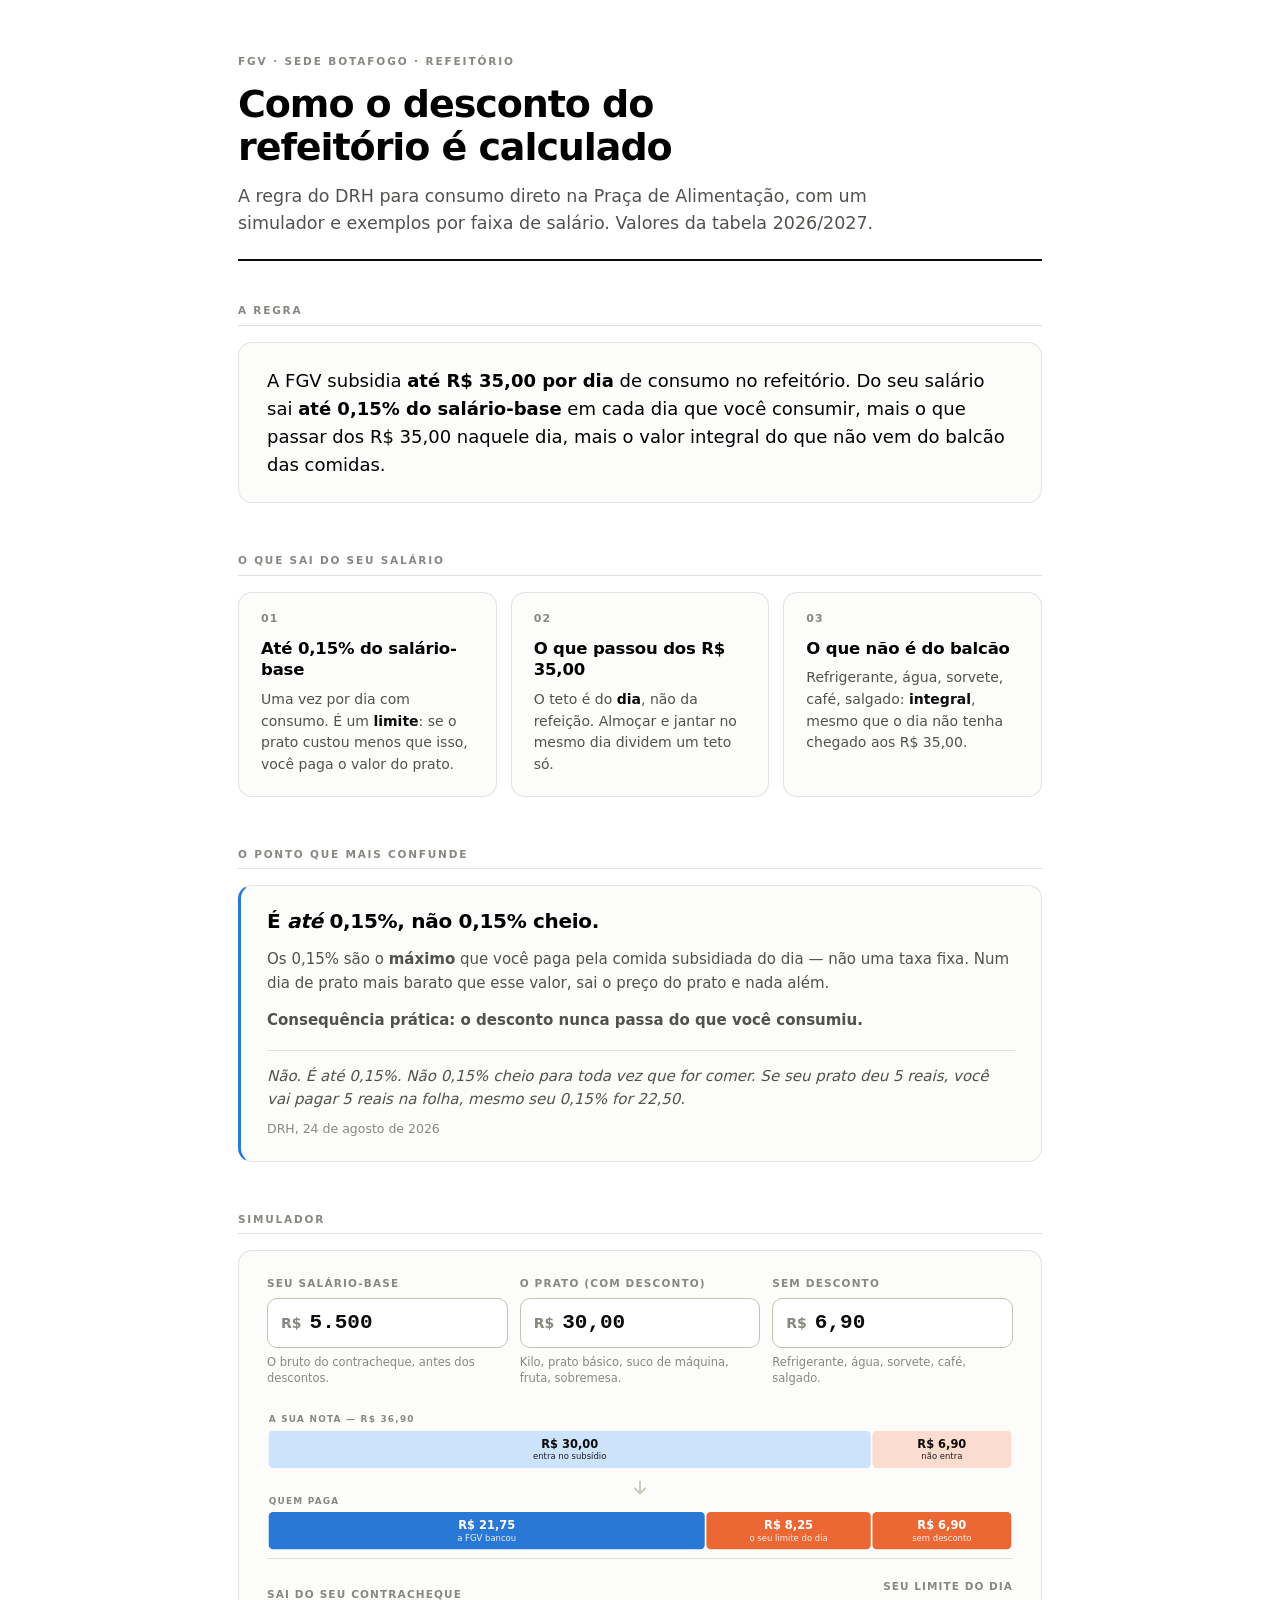
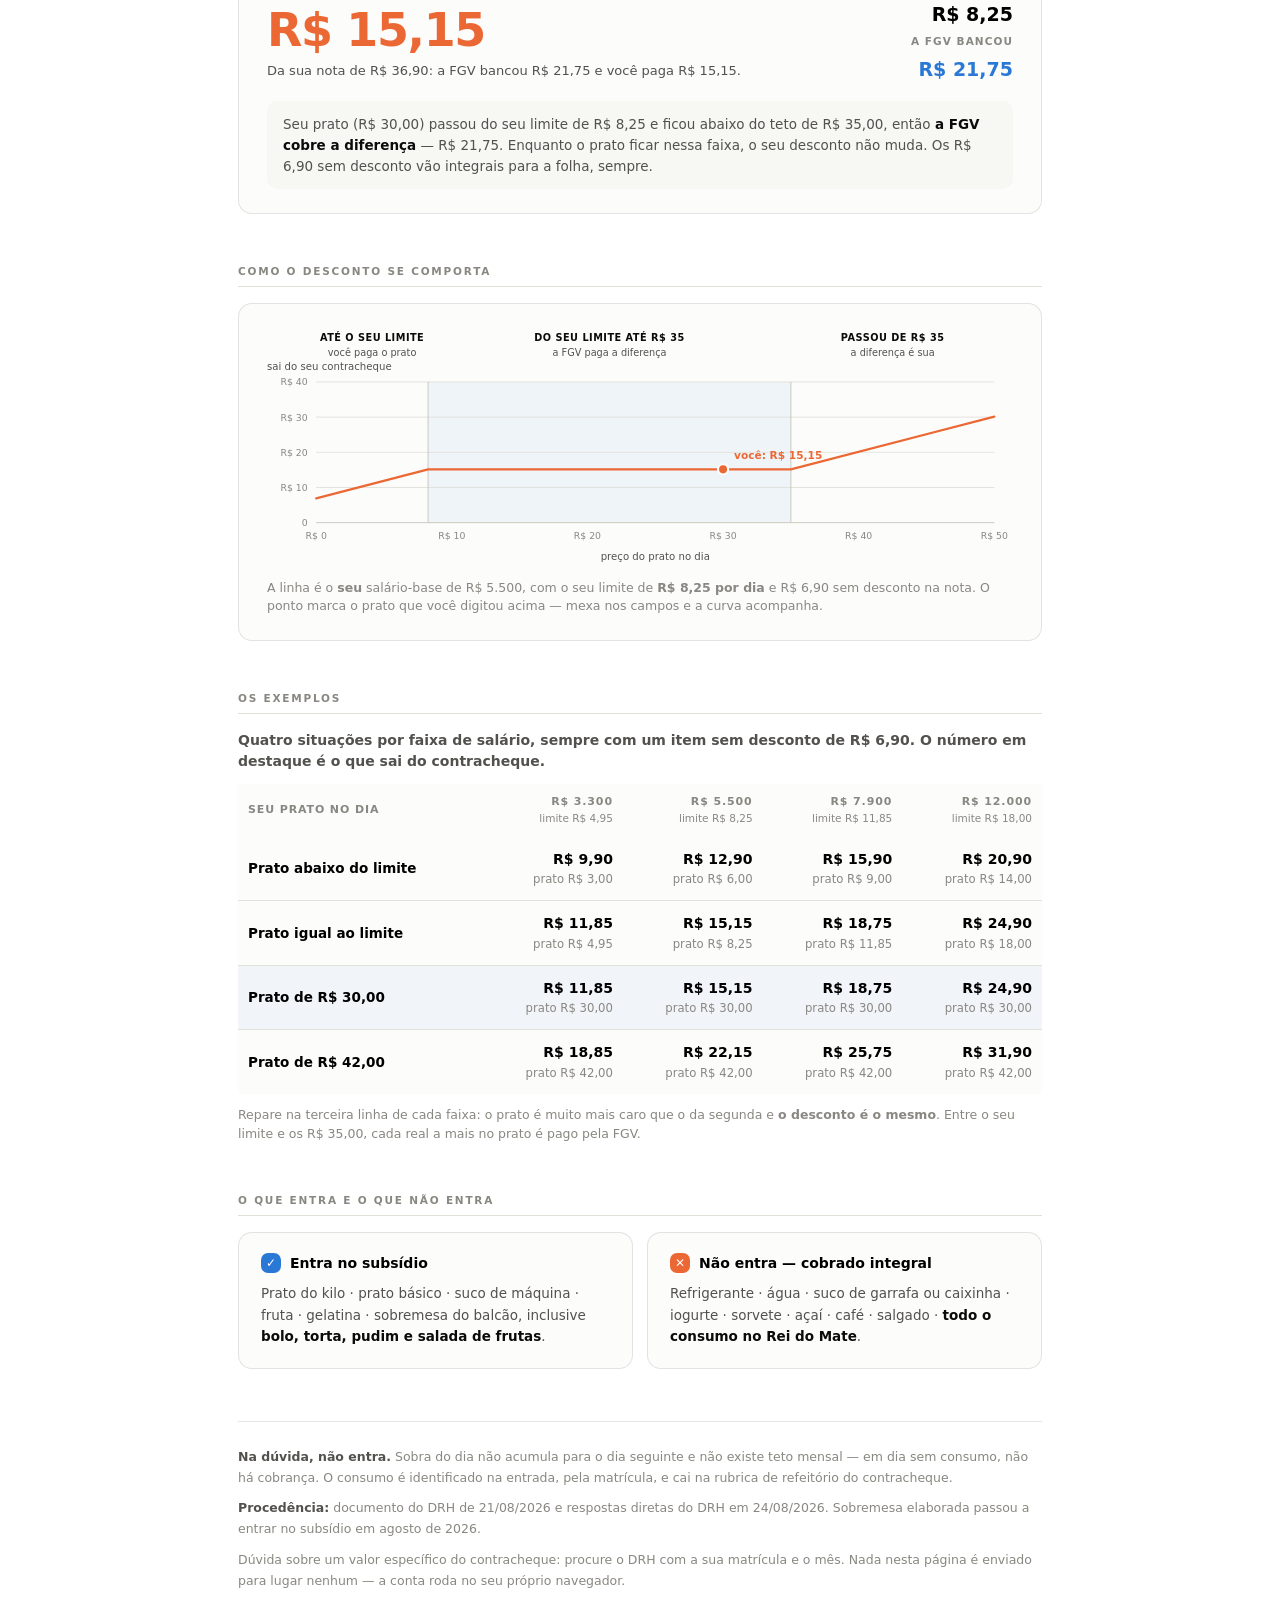
==== commit d2bd415f: "O infográfico vira uma página com simulador Três correções ao mesmo tempo, todas pedidas:  1. Some o" ====
--- a/docs/Regra_Refeitorio_Infografico.html
+++ b/docs/Regra_Refeitorio_Infografico.html
@@ -3,16 +3,15 @@
 <head>
 <meta charset="utf-8">
 <meta name="viewport" content="width=device-width, initial-scale=1">
-<title>Refeitório da FGV — quanto sai do seu salário</title>
+<title>Refeitório da FGV — como o desconto é calculado</title>
 <style>
   .viz-root{
     color-scheme: light;
-    --surface-1:#fcfcfb; --plane:#f4f4f1;
+    --surface-1:#fcfcfb; --plane:#f7f7f4;
     --text-primary:#0b0b0b; --text-secondary:#52514e; --muted:#898781;
     --grid:#e1e0d9; --axis:#c3c2b7; --border:rgba(11,11,11,.10);
-    --fgv:#2a78d6;       /* o que a FGV paga  */
-    --voce:#eb6834;      /* o que sai de você */
-    --fgv-fraco:#cde2fb; --voce-fraco:#fbdccf;
+    --fgv:#2a78d6;  --voce:#eb6834;
+    --fgv-fraco:#cde2fb; --voce-fraco:#fbdccf; --campo:#fff;
   }
   @media (prefers-color-scheme: dark){
     :root:where(:not([data-theme="light"])) .viz-root{
@@ -21,6 +20,7 @@
       --text-primary:#fff; --text-secondary:#c3c2b7; --muted:#898781;
       --grid:#2c2c2a; --axis:#383835; --border:rgba(255,255,255,.10);
       --fgv:#3987e5; --voce:#d95926; --fgv-fraco:#184f95; --voce-fraco:#7a3218;
+      --campo:#111110;
     }
   }
   :root[data-theme="dark"] .viz-root{
@@ -29,402 +29,538 @@
     --text-primary:#fff; --text-secondary:#c3c2b7; --muted:#898781;
     --grid:#2c2c2a; --axis:#383835; --border:rgba(255,255,255,.10);
     --fgv:#3987e5; --voce:#d95926; --fgv-fraco:#184f95; --voce-fraco:#7a3218;
-  }
-
-  @page{ size:A4 portrait; margin:11mm; }
+    --campo:#111110;
+  }
+
   *{box-sizing:border-box}
-  body{margin:0;background:#dedeD9;
-       font:400 13px/1.5 system-ui,-apple-system,"Segoe UI",sans-serif;color:var(--text-primary)}
-  .folha{width:210mm;margin:16px auto;padding:11mm;background:var(--plane);
-         display:flex;flex-direction:column;gap:4.5mm}
-  .folha + .folha{margin-top:0}
-
-  header{display:flex;align-items:flex-end;justify-content:space-between;gap:16px;
-         border-bottom:3px solid var(--text-primary);padding-bottom:7px}
-  h1{font:800 26px/1.08 system-ui;margin:0;letter-spacing:-.025em}
-  h1 em{font-style:normal;color:var(--voce)}
-  .selo{font:700 9.5px/1.45 system-ui;letter-spacing:.11em;text-transform:uppercase;
-        color:var(--muted);text-align:right;white-space:nowrap}
-
-  .eyebrow{font:800 10px/1 system-ui;letter-spacing:.15em;text-transform:uppercase;
-           color:var(--muted);margin:0 0 5px}
-  .cx{background:var(--surface-1);border:1px solid var(--border);border-radius:12px}
-
-  .regra{border-left:4px solid var(--fgv);padding:12px 16px}
-  .regra p{margin:0;font-size:14.5px;line-height:1.48}
+  body{margin:0;background:var(--plane);color:var(--text-primary);
+       font:400 15px/1.62 system-ui,-apple-system,"Segoe UI",sans-serif;
+       -webkit-font-smoothing:antialiased}
+  .viz-root{max-width:860px;margin:0 auto;padding:56px 28px 80px}
+
+  /* ---------- editorial ---------- */
+  header{border-bottom:2px solid var(--text-primary);padding-bottom:22px;margin-bottom:44px}
+  .selo{font:700 10.5px/1 system-ui;letter-spacing:.18em;text-transform:uppercase;
+        color:var(--muted);margin:0 0 16px}
+  h1{font:700 38px/1.14 system-ui;margin:0 0 14px;letter-spacing:-.028em;max-width:20ch}
+  .lede{margin:0;font-size:17.5px;line-height:1.55;color:var(--text-secondary);max-width:58ch}
+
+  section{margin-bottom:52px}
+  .eyebrow{font:700 10.5px/1 system-ui;letter-spacing:.17em;text-transform:uppercase;
+           color:var(--muted);margin:0 0 16px;padding-bottom:9px;
+           border-bottom:1px solid var(--grid)}
+  .cx{background:var(--surface-1);border:1px solid var(--border);border-radius:14px}
+
+  .regra{padding:24px 28px}
+  .regra p{margin:0;font-size:18px;line-height:1.55}
   .regra b{font-weight:700}
-  .fala{margin:8px 0 0;padding:8px 0 0;border-top:1px solid var(--grid);
-        font-size:13px;line-height:1.5;color:var(--text-secondary)}
-  .fala i{color:var(--text-secondary)}
-  .fala{font-size:12.5px}
-  .fala b{font-style:normal;color:var(--text-primary)}
-  .fala cite{font-style:normal;font-size:11px;color:var(--muted)}
-
-  .tres{display:grid;grid-template-columns:repeat(3,1fr);gap:10px}
-  .bloco{padding:11px 12px}
-  .bloco .top{display:flex;align-items:center;gap:9px;margin-bottom:7px}
-  .ico{flex:none;width:30px;height:30px;border-radius:9px;display:grid;place-items:center}
-  .bloco h3{font:800 13.5px/1.2 system-ui;margin:0}
-  .bloco p{margin:0;font-size:12px;color:var(--text-secondary);line-height:1.45}
+
+  .tres{display:grid;grid-template-columns:repeat(3,1fr);gap:14px}
+  .bloco{padding:20px 22px}
+  .bloco .n{font:700 11px/1 system-ui;letter-spacing:.1em;color:var(--muted);margin-bottom:14px}
+  .bloco h3{font:700 16.5px/1.3 system-ui;margin:0 0 8px;letter-spacing:-.01em}
+  .bloco p{margin:0;font-size:14px;color:var(--text-secondary);line-height:1.55}
   .bloco b{color:var(--text-primary)}
 
-  .painel{padding:13px 15px 11px}
-  .painel h2{font:800 16px/1.25 system-ui;margin:0 0 2px;letter-spacing:-.01em}
-  .painel .sub{margin:0 0 10px;font-size:12px;color:var(--text-secondary)}
+  .chave-box{border-left:3px solid var(--fgv);padding:22px 26px}
+  .chave-box h3{font:700 20px/1.35 system-ui;margin:0 0 12px;letter-spacing:-.015em}
+  .chave-box p{margin:0 0 12px;color:var(--text-secondary)}
+  .chave-box p:last-child{margin-bottom:0}
+  blockquote{margin:18px 0 0;padding:14px 0 0;border-top:1px solid var(--grid);
+             font-size:15px;line-height:1.55;font-style:italic;color:var(--text-secondary)}
+  cite{display:block;margin-top:8px;font-style:normal;font-size:12.5px;color:var(--muted)}
+
+  /* ---------- simulador ---------- */
+  .sim{padding:26px 28px 24px}
+  .campos{display:grid;grid-template-columns:repeat(3,1fr);gap:12px;margin-bottom:26px}
+  label{display:block}
+  .rot{display:block;font:600 10.5px/1.3 system-ui;letter-spacing:.11em;text-transform:uppercase;
+       color:var(--muted);margin-bottom:7px}
+  .campo{display:flex;align-items:baseline;gap:6px;background:var(--campo);
+         border:1px solid var(--axis);border-radius:10px;padding:11px 13px;
+         transition:border-color .12s}
+  .campo:focus-within{border-color:var(--fgv)}
+  .campo span{font:600 14px/1 system-ui;color:var(--muted)}
+  .campo input{width:100%;border:0;outline:0;background:none;color:var(--text-primary);
+               font:700 21px/1.15 ui-monospace,SFMono-Regular,Menlo,monospace;
+               font-variant-numeric:tabular-nums;min-width:0}
+  .dica{margin:6px 0 0;font-size:11.5px;color:var(--muted);line-height:1.4}
+
+  .resultado{display:grid;grid-template-columns:1fr auto;gap:26px;align-items:end;
+             padding-top:22px;border-top:1px solid var(--grid)}
+  .heroi .rot{margin-bottom:5px}
+  .heroi .val{font:700 46px/1 system-ui;letter-spacing:-.03em;color:var(--voce)}
+  .heroi .sub{margin:7px 0 0;font-size:13px;color:var(--text-secondary)}
+  .lado{text-align:right;white-space:nowrap}
+  .lado div{margin-bottom:11px}
+  .lado div:last-child{margin-bottom:0}
+  .lado .k{font:600 10.5px/1 system-ui;letter-spacing:.1em;text-transform:uppercase;color:var(--muted)}
+  .lado .v{font:700 19px/1.2 system-ui;font-variant-numeric:tabular-nums;margin-top:3px}
+  .lado .v.azul{color:var(--fgv)}
+
+  .porque{margin:20px 0 0;padding:13px 16px;background:var(--plane);
+          border-radius:10px;font-size:13.5px;line-height:1.55;color:var(--text-secondary)}
+  .porque b{color:var(--text-primary)}
+
   svg{display:block;width:100%;height:auto;overflow:visible}
-
-  .chave{display:flex;flex-wrap:wrap;gap:7px 20px;margin-top:9px;padding-top:9px;
-         border-top:1px solid var(--grid);font-size:12px;color:var(--text-secondary)}
-  .chave span{display:flex;align-items:center;gap:7px}
-  .chave i{width:13px;height:13px;border-radius:4px;flex:none}
-  .chave b{color:var(--text-primary)}
-
-  .duas{display:grid;grid-template-columns:1fr 1fr;gap:10px}
-  .lista{padding:13px 15px}
-  .lista h3{font:800 12.5px/1.3 system-ui;margin:0 0 7px;display:flex;align-items:center;gap:7px}
-  .marca{width:18px;height:18px;border-radius:6px;display:grid;place-items:center;
-         font:800 11px/1 system-ui;color:#fff;flex:none}
-  .lista p{margin:0;font-size:11.5px;line-height:1.55;color:var(--text-secondary)}
+  .barras-sim{margin-top:22px}
+
+  /* ---------- tabela ---------- */
+  table{width:100%;border-collapse:collapse;font-size:14px;font-variant-numeric:tabular-nums;
+        background:var(--surface-1)}
+  caption{text-align:left;font:600 14px/1.5 system-ui;color:var(--text-secondary);
+          margin-bottom:12px}
+  th,td{padding:11px 10px;text-align:right;border-bottom:1px solid var(--grid)}
+  th:first-child,td:first-child{text-align:left}
+  thead th{font:700 11px/1.3 system-ui;letter-spacing:.08em;text-transform:uppercase;
+           color:var(--muted);border-bottom:1px solid var(--axis)}
+  thead th small{display:block;font:400 10.5px/1.3 system-ui;text-transform:none;
+                 letter-spacing:0;margin-top:3px}
+  tbody th{font:600 13.5px/1.35 system-ui}
+  tbody th small{display:block;font:400 11.5px/1.35 system-ui;color:var(--muted)}
+  td b{font-weight:700}
+  tr.trava td,tr.trava th{background:rgba(42,120,214,.05)}
+  tr:last-child td,tr:last-child th{border-bottom:0}
+  .nota-tab{margin:12px 0 0;font-size:12.5px;color:var(--muted);line-height:1.5}
+
+  .duas{display:grid;grid-template-columns:1fr 1fr;gap:14px}
+  .lista{padding:20px 22px}
+  .lista h3{font:700 14px/1.3 system-ui;margin:0 0 10px;display:flex;align-items:center;gap:9px}
+  .marca{width:20px;height:20px;border-radius:7px;display:grid;place-items:center;
+         font:700 12px/1 system-ui;color:#fff;flex:none}
+  .lista p{margin:0;font-size:13.5px;line-height:1.6;color:var(--text-secondary)}
   .lista b{color:var(--text-primary)}
 
-  .fonte{margin:0;font-size:10px;color:var(--muted);line-height:1.6}
-  .fonte b{color:var(--text-secondary)}
-
+  footer{border-top:1px solid var(--border);padding-top:24px;font-size:12.5px;
+         line-height:1.7;color:var(--muted)}
+  footer b{color:var(--text-secondary)}
+  footer p{margin:0 0 9px}
+
+  @media (max-width:700px){
+    .viz-root{padding:36px 18px 56px}
+    h1{font-size:29px}
+    .tres,.campos,.duas{grid-template-columns:1fr}
+    .resultado{grid-template-columns:1fr;gap:20px;align-items:start}
+    .lado{text-align:left}
+    .heroi .val{font-size:40px}
+  }
   @media print{
     body{background:#fff}
-    .folha{width:auto;margin:0;padding:0;gap:3.4mm;break-after:page}
-    .folha:last-child{break-after:auto}
-  }
-  @media screen and (max-width:820px){
-    body{background:var(--plane)}
-    .folha{width:auto;margin:0;padding:18px 14px}
-    .tres,.duas{grid-template-columns:1fr}
-    h1{font-size:23px}
-    header{flex-direction:column;align-items:flex-start;gap:6px}
-    .selo{text-align:left}
+    .viz-root{max-width:none;padding:0}
+    section{break-inside:avoid}
+    .sim{break-inside:avoid}
   }
 </style>
 </head>
 <body>
-
-<!-- ====================================================== FOLHA 1 -->
-<div class="folha viz-root">
+<div class="viz-root">
 
 <header>
-  <h1>Almoçou no refeitório?<br>Olha <em>o que sai do seu salário</em>.</h1>
-  <div class="selo">FGV · Sede Botafogo<br>Refeitório · tabela 2026/2027</div>
+  <p class="selo">FGV · Sede Botafogo · Refeitório</p>
+  <h1>Como o desconto do refeitório é calculado</h1>
+  <p class="lede">A regra do DRH para consumo direto na Praça de Alimentação, com um simulador
+  e exemplos por faixa de salário. Valores da tabela 2026/2027.</p>
 </header>
 
-<div>
-  <p class="eyebrow">A regra, em uma frase</p>
+<section>
+  <p class="eyebrow">A regra</p>
   <div class="cx regra">
-    <p>Todo dia que você come lá, sai do seu contracheque <b>o preço do prato</b> — mas
-    <b>no máximo R$ 1,50 para cada R$ 1.000 que você ganha</b>. O que passar disso, a FGV paga,
-    até R$ 35,00 por dia. Bebida de geladeira é sempre por sua conta.</p>
-    <p class="fala"><b>É <i>até</i> esse valor, não ele cheio.</b> Nas palavras do DRH:
-    <i>“Não. É até 0,15%. Não 0,15% cheio para toda vez que for comer. Se seu prato deu 5 reais,
-    você vai pagar 5 reais na folha, mesmo seu 0,15% for 22,50.”</i>
-    <cite>— DRH, 24/08/2026</cite></p>
+    <p>A FGV subsidia <b>até R$ 35,00 por dia</b> de consumo no refeitório. Do seu salário sai
+    <b>até 0,15% do salário-base</b> em cada dia que você consumir, mais o que passar dos R$ 35,00
+    naquele dia, mais o valor integral do que não vem do balcão das comidas.</p>
   </div>
-</div>
-
-<div>
-  <p class="eyebrow">Três coisas saem do seu salário</p>
+</section>
+
+<section>
+  <p class="eyebrow">O que sai do seu salário</p>
   <div class="tres">
     <div class="cx bloco">
-      <div class="top">
-        <span class="ico" style="background:var(--fgv-fraco)">
-          <svg width="17" height="17" viewBox="0 0 24 24" fill="none" stroke="var(--fgv)" stroke-width="2.2" stroke-linecap="round" stroke-linejoin="round" aria-hidden="true"><path d="M4 13h16"></path><path d="M6.5 13a5.5 5.5 0 0 1 11 0"></path><path d="M5 17h14"></path></svg>
-        </span>
-        <h3>O prato</h3>
+      <div class="n">01</div>
+      <h3>Até 0,15% do salário-base</h3>
+      <p>Uma vez por dia com consumo. É um <b>limite</b>: se o prato custou menos que isso, você
+      paga o valor do prato.</p>
+    </div>
+    <div class="cx bloco">
+      <div class="n">02</div>
+      <h3>O que passou dos R$ 35,00</h3>
+      <p>O teto é do <b>dia</b>, não da refeição. Almoçar e jantar no mesmo dia dividem um teto só.</p>
+    </div>
+    <div class="cx bloco">
+      <div class="n">03</div>
+      <h3>O que não é do balcão</h3>
+      <p>Refrigerante, água, sorvete, café, salgado: <b>integral</b>, mesmo que o dia não tenha
+      chegado aos R$ 35,00.</p>
+    </div>
+  </div>
+</section>
+
+<section>
+  <p class="eyebrow">O ponto que mais confunde</p>
+  <div class="cx chave-box">
+    <h3>É <em>até</em> 0,15%, não 0,15% cheio.</h3>
+    <p>Os 0,15% são o <b>máximo</b> que você paga pela comida subsidiada do dia — não uma taxa fixa.
+    Num dia de prato mais barato que esse valor, sai o preço do prato e nada além.</p>
+    <p><b>Consequência prática: o desconto nunca passa do que você consumiu.</b></p>
+    <blockquote>Não. É até 0,15%. Não 0,15% cheio para toda vez que for comer. Se seu prato deu
+    5 reais, você vai pagar 5 reais na folha, mesmo seu 0,15% for 22,50.
+    <cite>DRH, 24 de agosto de 2026</cite></blockquote>
+  </div>
+</section>
+
+<section>
+  <p class="eyebrow">Simulador</p>
+  <div class="cx sim">
+    <div class="campos">
+      <label>
+        <span class="rot">Seu salário-base</span>
+        <span class="campo"><span>R$</span>
+          <input id="iSalario" type="text" inputmode="decimal" value="5.500"
+                 aria-label="Salário-base em reais"></span>
+        <p class="dica">O bruto do contracheque, antes dos descontos.</p>
+      </label>
+      <label>
+        <span class="rot">O prato (com desconto)</span>
+        <span class="campo"><span>R$</span>
+          <input id="iPrato" type="text" inputmode="decimal" value="30,00"
+                 aria-label="Valor do prato em reais"></span>
+        <p class="dica">Kilo, prato básico, suco de máquina, fruta, sobremesa.</p>
+      </label>
+      <label>
+        <span class="rot">Sem desconto</span>
+        <span class="campo"><span>R$</span>
+          <input id="iFora" type="text" inputmode="decimal" value="6,90"
+                 aria-label="Valor de itens sem desconto em reais"></span>
+        <p class="dica">Refrigerante, água, sorvete, café, salgado.</p>
+      </label>
+    </div>
+
+    <div class="barras-sim">
+      <svg id="gSim" viewBox="0 0 880 172" role="img" aria-labelledby="descSim"></svg>
+      <p id="descSim" hidden></p>
+    </div>
+
+    <div class="resultado">
+      <div class="heroi">
+        <span class="rot">Sai do seu contracheque</span>
+        <div class="val" id="rFolha">R$ 15,15</div>
+        <p class="sub" id="rConfere"></p>
       </div>
-      <p>Você paga o prato até o <b>seu limite</b>: R$ 1,50 por R$ 1.000 de salário. Prato mais
-      barato que o limite? Paga só o prato.</p>
-    </div>
-    <div class="cx bloco">
-      <div class="top">
-        <span class="ico" style="background:var(--voce-fraco)">
-          <svg width="17" height="17" viewBox="0 0 24 24" fill="none" stroke="var(--voce)" stroke-width="2.2" stroke-linecap="round" stroke-linejoin="round" aria-hidden="true"><path d="M4 17h16"></path><path d="M12 4v9"></path><path d="m8.3 7.7 3.7-3.7 3.7 3.7"></path></svg>
-        </span>
-        <h3>O que passar de R$ 35</h3>
+      <div class="lado">
+        <div><div class="k">Seu limite do dia</div><div class="v" id="rLimite">R$ 8,25</div></div>
+        <div><div class="k">A FGV bancou</div><div class="v azul" id="rFgv">R$ 21,75</div></div>
       </div>
-      <p>A FGV para em <b>R$ 35,00 por dia</b>. Passou, a diferença é sua. Almoço e jantar no mesmo
-      dia dividem esse limite.</p>
-    </div>
-    <div class="cx bloco">
-      <div class="top">
-        <span class="ico" style="background:var(--voce-fraco)">
-          <svg width="17" height="17" viewBox="0 0 24 24" fill="none" stroke="var(--voce)" stroke-width="2.2" stroke-linecap="round" stroke-linejoin="round" aria-hidden="true"><rect x="7" y="3" width="10" height="18" rx="2.5"></rect><path d="M7 9.5h10"></path><path d="M10 12.5v2"></path></svg>
-        </span>
-        <h3>A geladeira</h3>
-      </div>
-      <p>Refrigerante, água, sorvete, café, salgado: <b>você paga inteiro</b>, sempre. Nada disso
-      tem desconto.</p>
-    </div>
+    </div>
+
+    <p class="porque" id="rPorque"></p>
   </div>
-</div>
-
-<div>
-  <p class="eyebrow">Como uma nota se divide</p>
-  <div class="cx painel">
-    <h2>Um exemplo: prato de R$ 30,00 e um refrigerante</h2>
-    <p class="sub">Quem ganha R$ 5.500 paga no máximo R$ 8,25 por dia. Acompanhe as duas barras:
-    a de cima é o que você consumiu, a de baixo é quem pagou.</p>
-    <svg id="anatomia" viewBox="0 0 900 196" role="img"
-         aria-label="Uma nota de R$ 36,90 dividida: a FGV paga R$ 21,75 e você paga R$ 15,15."></svg>
+</section>
+
+<section>
+  <p class="eyebrow">Como o desconto se comporta</p>
+  <div class="cx sim" style="padding-top:22px">
+    <svg id="gLinha" viewBox="0 0 880 284" role="img"
+         aria-label="Gráfico: quanto sai do salário conforme o prato fica mais caro, para o salário informado."></svg>
+    <p class="nota-tab" id="legLinha"></p>
   </div>
-</div>
-
-<div>
-  <p class="eyebrow">O que mais confunde</p>
-  <div class="cx painel">
-    <h2>Prato mais caro nem sempre é desconto maior</h2>
-    <p class="sub">Entre o seu limite e os R$ 35,00, <b>cada real a mais no prato é pago pela
-    FGV</b> — o seu desconto fica parado. Sempre com um refrigerante de R$ 6,90 junto.</p>
-    <svg id="linhas" viewBox="0 0 900 212" role="img"
-         aria-label="Gráfico: o que sai do salário conforme o prato fica mais caro, em quatro faixas de salário."></svg>
-    <div class="chave" id="chaveLinhas"></div>
-  </div>
-</div>
-
-</div>
-
-<!-- ====================================================== FOLHA 2 -->
-<div class="folha viz-root">
-
-<header>
-  <h1>Quem paga o quê,<br><em>no seu salário</em>.</h1>
-  <div class="selo">FGV · Sede Botafogo<br>Refeitório · tabela 2026/2027</div>
-</header>
-
-<div>
-  <p class="eyebrow">Quatro situações, quatro faixas de salário</p>
-  <div class="cx painel">
-    <h2>Ache o seu salário e o preço do seu prato</h2>
-    <p class="sub">Cada barra é uma nota inteira, com o refrigerante de R$ 6,90 já dentro.
-    O <b>laranja é o que sai do seu contracheque</b>; o azul é o que a FGV bancou.</p>
-    <svg id="barras" viewBox="0 0 900 636" role="img"
-         aria-label="Barras empilhadas: em cada faixa de salário e cada situação, quanto a FGV paga e quanto sai do seu salário."></svg>
-    <div class="chave" id="chaveBarras"></div>
-  </div>
-</div>
-
-<div>
-  <p class="eyebrow">O que tem e o que não tem desconto</p>
+</section>
+
+<section>
+  <p class="eyebrow">Os exemplos</p>
+  <table id="tab">
+    <caption>Quatro situações por faixa de salário, sempre com um item sem desconto de R$ 6,90.
+    O número em destaque é o que sai do contracheque.</caption>
+    <thead><tr id="cabeca"></tr></thead>
+    <tbody id="corpo"></tbody>
+  </table>
+  <p class="nota-tab">Repare na terceira linha de cada faixa: o prato é muito mais caro que o da
+  segunda e <b>o desconto é o mesmo</b>. Entre o seu limite e os R$ 35,00, cada real a mais no prato
+  é pago pela FGV.</p>
+</section>
+
+<section>
+  <p class="eyebrow">O que entra e o que não entra</p>
   <div class="duas">
     <div class="cx lista">
-      <h3><span class="marca" style="background:var(--fgv)">✓</span> Tem desconto</h3>
+      <h3><span class="marca" style="background:var(--fgv)">✓</span> Entra no subsídio</h3>
       <p>Prato do kilo · prato básico · suco de máquina · fruta · gelatina · sobremesa do balcão,
       inclusive <b>bolo, torta, pudim e salada de frutas</b>.</p>
     </div>
     <div class="cx lista">
-      <h3><span class="marca" style="background:var(--voce)">✕</span> Não tem — paga inteiro</h3>
+      <h3><span class="marca" style="background:var(--voce)">✕</span> Não entra — cobrado integral</h3>
       <p>Refrigerante · água · suco de garrafa ou caixinha · iogurte · sorvete · açaí · café ·
-      salgado · <b>tudo o que você consumir no Rei do Mate</b>.</p>
+      salgado · <b>todo o consumo no Rei do Mate</b>.</p>
     </div>
   </div>
+</section>
+
+<footer>
+  <p><b>Na dúvida, não entra.</b> Sobra do dia não acumula para o dia seguinte e não existe teto
+  mensal — em dia sem consumo, não há cobrança. O consumo é identificado na entrada, pela matrícula,
+  e cai na rubrica de refeitório do contracheque.</p>
+  <p><b>Procedência:</b> documento do DRH de 21/08/2026 e respostas diretas do DRH em 24/08/2026.
+  Sobremesa elaborada passou a entrar no subsídio em agosto de 2026.</p>
+  <p>Dúvida sobre um valor específico do contracheque: procure o DRH com a sua matrícula e o mês.
+  Nada nesta página é enviado para lugar nenhum — a conta roda no seu próprio navegador.</p>
+</footer>
+
 </div>
 
-<div class="cx lista">
-  <p class="fonte"><b>Na dúvida, não tem desconto.</b> Sobra do dia não acumula para o dia seguinte
-  e não existe limite mensal — em dia que você não foi ao refeitório, não paga nada. O consumo é
-  identificado na entrada, pela matrícula, e cai na rubrica de refeitório do contracheque.<br>
-  <b>Fonte:</b> regra do DRH, documento de 21/08/2026 e respostas de 24/08/2026.
-  Dúvida sobre um valor do seu contracheque? Procure o DRH com a sua matrícula e o mês.</p>
-</div>
-
-</div>
-
 <script>
-/* A regra inteira, em duas linhas. Todo desenho desta folha sai daqui — e é a
-   mesma conta que roda dentro do aplicativo, para nada poder discordar. */
-const TETO = 35, REFRI = 6.90, PCT = 0.15;
-const vocePaga = (prato, lim) =>
-  Math.round((Math.min(prato, lim) + Math.max(0, prato - TETO) + REFRI) * 100) / 100;
-const fgvPaga = (prato, lim) =>
-  Math.round((Math.min(prato, TETO) - Math.min(prato, lim)) * 100) / 100;
-
-const FAIXAS = [3300, 5500, 7900, 12000].map(salario => {
-  const lim = Math.round(salario * PCT) / 100;
-  /* Prato do caso "barato": 80% do limite, em reais inteiros. Derivado, não
-     escolhido a dedo, e a mesma conta roda no aplicativo. */
-  return { salario, lim, barato: Math.max(1, Math.floor(lim * 0.8)) };
-});
-
-const brl = v => v.toLocaleString("pt-BR", { minimumFractionDigits: 2, maximumFractionDigits: 2 });
-const mil = v => "R$ " + v.toLocaleString("pt-BR");
+/* ===========================================================
+   A REGRA, EM DUAS LINHAS
+   Tudo nesta página — simulador, gráfico e tabela — sai daqui.
+   É a mesma conta que roda dentro do aplicativo Meu Bandejão.
+   =========================================================== */
+const TETO = 35, PCT = 0.15;
+
+/** O limite do dia: ATÉ 0,15% do salário-base, nunca mais que isso. */
+const limiteDe = salario => Math.round(salario * PCT) / 100;
+
+/** O que sai do contracheque num dia. */
+const vocePaga = (prato, lim, fora) =>
+  cent(Math.min(prato, lim) + Math.max(0, prato - TETO) + fora);
+
+/** O que a FGV bancou de fato: o teto do dia menos a sua parte. */
+const fgvPaga = (prato, lim) => cent(Math.min(prato, TETO) - Math.min(prato, lim));
+
+const cent = v => Math.round(v * 100) / 100;
+
+/**
+ * Lê dinheiro como brasileiro escreve. Campo <input type="number"> recusa
+ * vírgula e devolve vazio — quem digitasse "6,90" perderia o valor sem aviso.
+ * Havendo vírgula, ela é o decimal e o ponto é milhar. Só com ponto, ele é
+ * decimal quando vem com uma ou duas casas no fim ("6.90"), e milhar quando
+ * vem com três ("5.500") — a ambiguidade existe e esta é a leitura que acerta
+ * nos dois casos que aparecem aqui: salário e preço de prato.
+ */
+function num(txt){
+  let s = String(txt ?? "").trim().replace(/[^\d.,]/g, "");
+  if (!s) return 0;
+  if (s.includes(",")) s = s.replace(/\./g, "").replace(",", ".");
+  else if (!/\.\d{1,2}$/.test(s)) s = s.replace(/\./g, "");
+  const v = parseFloat(s);
+  return isFinite(v) && v > 0 ? v : 0;
+}
+const brl  = v => v.toLocaleString("pt-BR", { minimumFractionDigits: 2, maximumFractionDigits: 2 });
+const rs   = v => "R$ " + brl(v);
+const mil  = v => "R$ " + v.toLocaleString("pt-BR");
+
 const ns = "http://www.w3.org/2000/svg";
 const cria = (t, a, txt) => { const e = document.createElementNS(ns, t);
   for (const k in a) e.setAttribute(k, a[k]); if (txt != null) e.textContent = txt; return e; };
-/* Rótulo dentro de barra colorida: branco ou tinta conforme o fundo, e SÓ
-   quando o texto cabe com folga — texto cortado pela própria barra é pior que
-   texto nenhum. Não cabendo, o chamador põe fora. */
-const cabe = (largura, texto, tam) => largura > texto.length * tam * 0.58 + 16;
-
-/* ================= 1. anatomia de uma nota ================= */
-(() => {
-  const g = document.getElementById("anatomia");
-  const F = FAIXAS[1], PRATO = 30;                       // R$ 5.500 · limite 8,25
-  const nota = PRATO + REFRI;
-  const X0 = 14, X1 = 886, H = 40;
+const el = id => document.getElementById(id);
+/* Rótulo dentro de barra colorida só quando cabe com folga: texto cortado pela
+   própria barra é pior que texto nenhum — não cabendo, o valor vai para fora. */
+const cabe = (w, texto, tam) => w > texto.length * tam * 0.6 + 14;
+
+/* ---------------- simulador ---------------- */
+function simular(){
+  const salario = num(el("iSalario").value);
+  const prato   = num(el("iPrato").value);
+  const fora    = num(el("iFora").value);
+  const lim     = limiteDe(salario);
+  const nota    = cent(prato + fora);
+  const suaParte = Math.min(prato, lim);          // o que você paga DO PRATO
+  const acima    = cent(Math.max(0, prato - TETO));
+  const fgv      = fgvPaga(prato, lim);
+  const folha    = vocePaga(prato, lim, fora);
+
+  /* Sem salário não há limite, e sem limite a conta daria "você paga só o que
+     não tem desconto" — R$ 6,90 num almoço de R$ 36,90, como se o prato fosse
+     de graça. Número inventado é pior que número nenhum: aqui a tela DECLARA
+     que está incompleta em vez de responder errado. */
+  const semSalario = salario <= 0;
+  el("rLimite").textContent = semSalario ? "—" : rs(lim);
+  el("rFgv").textContent    = semSalario ? "—" : rs(fgv);
+  el("rFolha").textContent  = semSalario ? "—" : rs(folha);
+  el("rFolha").style.color  = semSalario ? "var(--muted)" : "";
+  el("rConfere").textContent = semSalario
+    ? "Informe o salário-base acima: sem ele não dá para saber o seu limite do dia."
+    : nota > 0
+      ? `Da sua nota de ${rs(nota)}: a FGV bancou ${rs(fgv)} e você paga ${rs(folha)}.`
+      : "Preencha o valor do prato ou dos itens sem desconto.";
+
+  /* Dizer QUAL regra pegou é o que ensina — número sozinho não explica nada. */
+  const partes = [];
+  if (salario <= 0){
+    partes.push("Informe o salário-base para o simulador saber o seu limite do dia.");
+  } else if (prato === 0 && fora > 0){
+    partes.push(`Você não consumiu nada do balcão das comidas, então <b>não há limite a aplicar</b>: `
+      + `o que veio da geladeira é cobrado integral.`);
+  } else if (prato <= lim){
+    partes.push(`Seu prato (${rs(prato)}) custou <b>menos que o seu limite</b> de ${rs(lim)}, `
+      + `então você paga o valor do prato e a FGV não banca nada. `
+      + `<b>É a regra do “até”:</b> os 0,15% seriam ${rs(lim)}, mas o desconto para no que você comeu.`);
+  } else if (prato <= TETO){
+    partes.push(`Seu prato (${rs(prato)}) passou do seu limite de ${rs(lim)} e ficou abaixo do teto `
+      + `de ${rs(TETO)}, então <b>a FGV cobre a diferença</b> — ${rs(fgv)}. `
+      + `Enquanto o prato ficar nessa faixa, o seu desconto não muda.`);
+  } else {
+    partes.push(`Seu prato (${rs(prato)}) passou do teto de ${rs(TETO)}. A FGV para ali, e os `
+      + `${rs(acima)} que sobraram <b>são seus</b>, somados ao seu limite de ${rs(lim)}.`);
+  }
+  if (fora > 0 && prato > 0){
+    partes.push(`Os ${rs(fora)} sem desconto vão integrais para a folha, sempre.`);
+  }
+  el("rPorque").innerHTML = partes.join(" ");
+
+  desenharSim(nota, semSalario ? null : [
+    { v: fgv,      cor: "var(--fgv)",  nome: "a FGV bancou" },
+    { v: suaParte, cor: "var(--voce)", nome: prato <= lim ? "o prato inteiro" : "o seu limite do dia" },
+    { v: acima,    cor: "var(--voce)", nome: "passou do teto" },
+    { v: fora,     cor: "var(--voce)", nome: "sem desconto" },
+  ], prato, fora);
+
+  desenharLinha(lim, prato, fora, salario);
+}
+
+function desenharSim(nota, partes, prato, fora){
+  const g = el("gSim");
+  g.textContent = "";
+  const X0 = 2, X1 = 878, H = 44;
+  if (nota <= 0) return;
   const larg = v => (v / nota) * (X1 - X0);
 
-  const barra = (y, partes, titulo) => {
-    g.appendChild(cria("text", { x: X0, y: y - 9, fill: "var(--muted)", "font-size": 11,
-      "font-weight": 800, "letter-spacing": ".13em" }, titulo));
+  const barra = (y, itens, titulo) => {
+    g.appendChild(cria("text", { x: X0, y: y - 10, fill: "var(--muted)", "font-size": 10.5,
+      "font-weight": 700, "letter-spacing": ".14em" }, titulo));
     let x = X0;
-    partes.forEach((p, i) => {
-      const w = larg(p.v) - (i < partes.length - 1 ? 2 : 0);   // 2px de respiro entre blocos
+    const vivos = itens.filter(p => p.v > 0.004);
+    vivos.forEach((p, i) => {
+      const w = larg(p.v) - (i < vivos.length - 1 ? 2 : 0);   // 2px de respiro entre blocos
       g.appendChild(cria("rect", { x, y, width: Math.max(w, 1), height: H, rx: 5, fill: p.cor }));
-      const rot = "R$ " + brl(p.v);
-      if (cabe(w, rot, 14)){
-        g.appendChild(cria("text", { x: x + w / 2, y: y + H / 2 - 3, "text-anchor": "middle",
-          fill: p.tinta, "font-size": 14, "font-weight": 800 }, rot));
-        g.appendChild(cria("text", { x: x + w / 2, y: y + H / 2 + 13, "text-anchor": "middle",
-          fill: p.tinta, "font-size": 10.5, opacity: .85 }, p.nome));
+      const rot = rs(p.v);
+      if (cabe(w, rot, 13.5)){
+        g.appendChild(cria("text", { x: x + w / 2, y: y + 20, "text-anchor": "middle",
+          fill: p.tinta || "#fff", "font-size": 13.5, "font-weight": 700 }, rot));
+        if (cabe(w, p.nome, 10)) g.appendChild(cria("text", { x: x + w / 2, y: y + 34,
+          "text-anchor": "middle", fill: p.tinta || "#fff", "font-size": 10, opacity: .9 }, p.nome));
       } else {
-        g.appendChild(cria("text", { x: x + w / 2, y: y + H + 15, "text-anchor": "middle",
-          fill: "var(--text-secondary)", "font-size": 11 }, `${p.nome} ${rot}`));
+        g.appendChild(cria("text", { x: x + w / 2, y: y + H + 14, "text-anchor": "middle",
+          fill: "var(--text-secondary)", "font-size": 10.5 }, rot));
       }
       x += larg(p.v);
     });
   };
 
   barra(22, [
-    { v: PRATO, cor: "var(--fgv-fraco)",  tinta: "var(--text-primary)", nome: "prato do kilo · tem desconto" },
-    { v: REFRI, cor: "var(--voce-fraco)", tinta: "var(--text-primary)", nome: "refrigerante · sem desconto" },
-  ], "A SUA NOTA — R$ " + brl(nota));
-
-  // a seta que liga as duas barras
-  g.appendChild(cria("path", { d: `M${(X0 + X1) / 2},${22 + H + 18} v14 m-6,-6 l6,6 l6,-6`,
+    { v: prato, cor: "var(--fgv-fraco)",  tinta: "var(--text-primary)", nome: "entra no subsídio" },
+    { v: fora,  cor: "var(--voce-fraco)", tinta: "var(--text-primary)", nome: "não entra" },
+  ], "A SUA NOTA — " + rs(nota));
+
+  if (partes) g.appendChild(cria("path", { d: `M${(X0 + X1) / 2},${22 + H + 16} v14 m-6,-6 l6,6 l6,-6`,
     stroke: "var(--axis)", "stroke-width": 2, fill: "none", "stroke-linecap": "round" }));
 
-  barra(22 + H + 56, [
-    { v: fgvPaga(PRATO, F.lim), cor: "var(--fgv)",  tinta: "#fff", nome: "a FGV bancou" },
-    { v: F.lim,                 cor: "var(--voce)", tinta: "#fff", nome: "o seu limite do dia" },
-    { v: REFRI,                 cor: "var(--voce)", tinta: "#fff", nome: "o refrigerante, inteiro" },
-  ], "QUEM PAGA");
-
-  const yb = 22 + H + 56;
-  g.appendChild(cria("text", { x: X0 + larg(fgvPaga(PRATO, F.lim)) + 4, y: yb + H + 26,
-    fill: "var(--voce)", "font-size": 13, "font-weight": 800 },
-    "sai do seu salário: R$ " + brl(vocePaga(PRATO, F.lim))));
-})();
-
-/* ================= 2. as três faixas ================= */
-(() => {
-  const g = document.getElementById("linhas");
-  const X0 = 56, X1 = 866, Y0 = 42, Y1 = 168, XMAX = 50, YMAX = 40;
+  /* Sem salário, a barra de baixo mentiria: fica o aviso no lugar dela. */
+  if (partes){
+    barra(22 + H + 52, partes, "QUEM PAGA");
+  } else {
+    g.appendChild(cria("text", { x: X0, y: 22 + H + 62, fill: "var(--muted)",
+      "font-size": 13 }, "Informe o salário-base para ver quem paga o quê."));
+  }
+}
+
+/* ---------------- o gráfico, no salário informado ---------------- */
+function desenharLinha(lim, pratoAtual, fora, salario){
+  const g = el("gLinha");
+  g.textContent = "";
+  if (salario <= 0){
+    g.appendChild(cria("text", { x: 0, y: 26, fill: "var(--muted)", "font-size": 14 },
+      "Informe o salário-base no simulador para ver a sua curva."));
+    el("legLinha").textContent = "";
+    return;
+  }
+  const XMAX = 50;
+  const YMAX = Math.max(40, Math.ceil((lim + 15 + fora) / 10) * 10);
+  const X0 = 58, X1 = 858, Y0 = 66, Y1 = 232;
   const sx = v => X0 + (v / XMAX) * (X1 - X0);
   const sy = v => Y1 - (v / YMAX) * (Y1 - Y0);
-  const CORES = ["#2a78d6", "#eb6834", "#1baf7a", "#eda100"];
-  const limMaior = FAIXAS[FAIXAS.length - 1].lim;
-
-  [[0, limMaior, "ATÉ O SEU LIMITE", "você paga o prato"],
-   [limMaior, TETO, "DO SEU LIMITE ATÉ R$ 35", "a FGV paga a diferença"],
+
+  [[0, lim, "ATÉ O SEU LIMITE", "você paga o prato"],
+   [lim, TETO, "DO SEU LIMITE ATÉ R$ 35", "a FGV paga a diferença"],
    [TETO, XMAX, "PASSOU DE R$ 35", "a diferença é sua"]
   ].forEach(([a, b, tit, txt], i) => {
+    if (b - a < 3) return;                       // faixa estreita demais para rotular
     if (i === 1) g.appendChild(cria("rect", { x: sx(a), y: Y0, width: sx(b) - sx(a),
       height: Y1 - Y0, fill: "var(--fgv)", opacity: .06 }));
     const meio = (sx(a) + sx(b)) / 2;
-    g.appendChild(cria("text", { x: meio, y: 16, "text-anchor": "middle",
-      fill: "var(--text-primary)", "font-size": 12, "font-weight": 800,
+    g.appendChild(cria("text", { x: meio, y: 18, "text-anchor": "middle",
+      fill: "var(--text-primary)", "font-size": 11.5, "font-weight": 700,
       "letter-spacing": ".05em" }, tit));
-    g.appendChild(cria("text", { x: meio, y: 33, "text-anchor": "middle",
-      fill: "var(--text-secondary)", "font-size": 12 }, txt));
+    g.appendChild(cria("text", { x: meio, y: 35, "text-anchor": "middle",
+      fill: "var(--text-secondary)", "font-size": 11.5 }, txt));
   });
 
-  for (let v = 0; v <= YMAX; v += 10){
+  const passo = YMAX / 4;
+  for (let v = 0; v <= YMAX + .01; v += passo){
     g.appendChild(cria("line", { x1: X0, x2: X1, y1: sy(v), y2: sy(v),
       stroke: v === 0 ? "var(--axis)" : "var(--grid)", "stroke-width": 1 }));
-    g.appendChild(cria("text", { x: X0 - 9, y: sy(v) + 4, "text-anchor": "end",
-      fill: "var(--muted)", "font-size": 11 }, v === 0 ? "0" : "R$ " + v));
-  }
-  for (const v of [limMaior, TETO]){
+    g.appendChild(cria("text", { x: X0 - 10, y: sy(v) + 4, "text-anchor": "end",
+      fill: "var(--muted)", "font-size": 11 }, v === 0 ? "0" : "R$ " + Math.round(v)));
+  }
+  for (const v of [lim, TETO]) if (v > 0 && v < XMAX)
     g.appendChild(cria("line", { x1: sx(v), x2: sx(v), y1: Y0, y2: Y1,
       stroke: "var(--axis)", "stroke-width": 1 }));
-  }
-  for (const v of [0, 10, 20, 30, 40, 50]){
-    g.appendChild(cria("text", { x: sx(v), y: Y1 + 18, "text-anchor": "middle",
+  for (const v of [0, 10, 20, 30, 40, 50])
+    g.appendChild(cria("text", { x: sx(v), y: Y1 + 19, "text-anchor": "middle",
       fill: "var(--muted)", "font-size": 11 }, "R$ " + v));
-  }
-  g.appendChild(cria("text", { x: (X0 + X1) / 2, y: Y1 + 42, "text-anchor": "middle",
-    fill: "var(--text-secondary)", "font-size": 12 }, "preço do seu prato no dia"));
-  g.appendChild(cria("text", { x: 0, y: Y0 - 10,
-    fill: "var(--text-secondary)", "font-size": 12 }, "sai do salário"));
-
-  FAIXAS.forEach((f, i) => {
-    const pts = [0, f.lim, TETO, XMAX].map(p => `${sx(p)},${sy(vocePaga(p, f.lim))}`).join(" ");
-    g.appendChild(cria("polyline", { points: pts, fill: "none", stroke: CORES[i],
-      "stroke-width": 2.5, "stroke-linejoin": "round", "stroke-linecap": "round" }));
+  g.appendChild(cria("text", { x: (X0 + X1) / 2, y: Y1 + 44, "text-anchor": "middle",
+    fill: "var(--text-secondary)", "font-size": 12 }, "preço do prato no dia"));
+  /* Abaixo dos rótulos de faixa, não ao lado deles: colado em Y0 este título
+     encostava no "você paga o prato" da primeira faixa, que é estreita. */
+  g.appendChild(cria("text", { x: 0, y: Y0 - 14,
+    fill: "var(--text-secondary)", "font-size": 12 }, "sai do seu contracheque"));
+
+  const y = p => sy(vocePaga(p, lim, fora));
+  const pts = [0, lim, TETO, XMAX].map(p => `${sx(p)},${y(p)}`).join(" ");
+  g.appendChild(cria("polyline", { points: pts, fill: "none", stroke: "var(--voce)",
+    "stroke-width": 2.5, "stroke-linejoin": "round", "stroke-linecap": "round" }));
+
+  // onde você está hoje
+  if (pratoAtual >= 0 && pratoAtual <= XMAX){
+    g.appendChild(cria("circle", { cx: sx(pratoAtual), cy: y(pratoAtual), r: 6,
+      fill: "var(--voce)", stroke: "var(--surface-1)", "stroke-width": 2.5 }));
+    const dir = pratoAtual > XMAX * .72 ? -1 : 1;
+    g.appendChild(cria("text", { x: sx(pratoAtual) + 13 * dir, y: y(pratoAtual) - 12,
+      "text-anchor": dir > 0 ? "start" : "end", fill: "var(--voce)",
+      "font-size": 12.5, "font-weight": 700 }, "você: " + rs(vocePaga(pratoAtual, lim, fora))));
+  }
+
+  el("legLinha").innerHTML = salario > 0
+    ? `A linha é o <b>seu</b> salário-base de ${mil(salario)}, com o seu limite de `
+      + `<b>${rs(lim)} por dia</b> e ${rs(fora)} sem desconto na nota. O ponto marca o prato que `
+      + `você digitou acima — mexa nos campos e a curva acompanha.`
+    : "Informe o salário-base acima para ver a sua curva.";
+}
+
+/* ---------------- a tabela de exemplos ---------------- */
+(() => {
+  const REFRI = 6.90;
+  const FAIXAS = [3300, 5500, 7900, 12000].map(salario => {
+    const lim = limiteDe(salario);
+    /* Prato do caso "barato": 80% do limite, em reais inteiros. Derivado, não
+       escolhido a dedo, e a mesma conta roda dentro do aplicativo. */
+    return { salario, lim, barato: Math.max(1, Math.floor(lim * 0.8)) };
   });
-  /* Sem rótulo no fim das linhas: as quatro chegam ao fim com R$ 13 entre a
-     primeira e a última, e os rótulos ficariam colados. Identidade fica com a
-     chave abaixo e com as barras da folha 2, onde está cada número. */
-  document.getElementById("chaveLinhas").innerHTML = FAIXAS.map((f, i) =>
-    `<span><i style="background:${CORES[i]};border-radius:2px;height:4px"></i>Ganha ${mil(f.salario)}`
-    + ` · paga até <b>R$ ${brl(f.lim)}</b> por dia</span>`).join("");
+  const CASOS = [
+    ["Prato abaixo do limite", f => f.barato, false],
+    ["Prato igual ao limite",  f => f.lim,    false],
+    ["Prato de R$ 30,00",      () => 30,      true ],
+    ["Prato de R$ 42,00",      () => 42,      false],
+  ];
+  el("cabeca").innerHTML = "<th>Seu prato no dia</th>"
+    + FAIXAS.map(f => `<th>${mil(f.salario)}<small>limite ${rs(f.lim)}</small></th>`).join("");
+  el("corpo").innerHTML = CASOS.map(([tit, prato, trava]) =>
+    `<tr class="${trava ? "trava" : ""}"><th>${tit}</th>`
+    + FAIXAS.map(f => {
+        const p = prato(f);
+        return `<td><b>${rs(vocePaga(p, f.lim, REFRI))}</b>`
+             + `<small style="display:block;color:var(--muted);font-weight:400">prato ${rs(p)}</small></td>`;
+      }).join("") + "</tr>").join("");
 })();
 
-/* ================= 3. barras empilhadas, por faixa ================= */
-(() => {
-  const g = document.getElementById("barras");
-  const CASOS = [
-    ["Prato barato",      f => f.barato, f => "R$ " + brl(f.barato) + " · menos que o seu limite"],
-    ["Prato no limite",   f => f.lim,    f => "R$ " + brl(f.lim) + " · igual ao seu limite"],
-    ["Prato de R$ 30,00", () => 30,      () => "acima do limite, abaixo dos R$ 35"],
-    ["Prato de R$ 42,00", () => 42,      () => "passou dos R$ 35,00"],
-  ];
-  const NOTA_MAX = 42 + REFRI;
-  /* O rótulo do caso vai em DUAS LINHAS dentro da coluna, não lado a lado: em
-     uma linha só o subtítulo passava dos 250px e entrava por baixo da barra. */
-  const ROT = 244, X0 = 252, X1 = 806, H = 20, PASSO = 30, TOPO = 24, PAINEL = 158;
-  const larg = v => (v / NOTA_MAX) * (X1 - X0);
-
-  FAIXAS.forEach((f, k) => {
-    const base = k * PAINEL;
-    /* Título da faixa em tspans encadeados: posicionar a segunda parte por dx
-       fixo encostava no "Ganha R$ 12.000", que é mais largo que os outros. */
-    const t = cria("text", { x: 0, y: base + 12, "font-size": 13.5 });
-    t.appendChild(cria("tspan", { fill: "var(--text-primary)", "font-weight": 800 },
-      "Ganha " + mil(f.salario)));
-    t.appendChild(cria("tspan", { fill: "var(--text-secondary)", "font-size": 11.5 },
-      "   ·   paga até R$ " + brl(f.lim) + " por dia"));
-    g.appendChild(t);
-    g.appendChild(cria("line", { x1: 0, x2: X1 + 78, y1: base + 19, y2: base + 19,
-      stroke: "var(--grid)", "stroke-width": 1 }));
-
-    CASOS.forEach(([tit, prato, leg], j) => {
-      const y = base + TOPO + j * PASSO;
-      const p = prato(f), fgv = fgvPaga(p, f.lim), voce = vocePaga(p, f.lim);
-      g.appendChild(cria("text", { x: 0, y: y + 9, fill: "var(--text-primary)",
-        "font-size": 11.5, "font-weight": 700 }, tit));
-      g.appendChild(cria("text", { x: 0, y: y + 20, fill: "var(--muted)",
-        "font-size": 10 }, leg(f)));
-
-      let x = X0;
-      for (const [v, cor] of [[fgv, "var(--fgv)"], [voce, "var(--voce)"]]){
-        if (v <= 0) continue;
-        const w = larg(v);
-        g.appendChild(cria("rect", { x, y, width: Math.max(w - 2, 1), height: H, rx: 4, fill: cor }));
-        const rot = "R$ " + brl(v);
-        if (cabe(w - 2, rot, 10.5)){
-          g.appendChild(cria("text", { x: x + (w - 2) / 2, y: y + 14, "text-anchor": "middle",
-            fill: "#fff", "font-size": 10.5, "font-weight": 700 }, rot));
-        }
-        x += w;
-      }
-      // o que sai do salário fica sempre legível, fora da barra
-      g.appendChild(cria("text", { x: X1 + 10, y: y + 14, fill: "var(--voce)",
-        "font-size": 12, "font-weight": 800 }, "R$ " + brl(voce)));
-    });
-  });
-
-  document.getElementById("chaveBarras").innerHTML =
-    `<span><i style="background:var(--fgv)"></i>O que a <b>FGV</b> bancou</span>`
-    + `<span><i style="background:var(--voce)"></i>O que sai do <b>seu contracheque</b></span>`
-    + `<span style="color:var(--muted)">Cada barra é a nota inteira: prato + refrigerante de R$ 6,90</span>`;
-})();
+for (const id of ["iSalario", "iPrato", "iFora"]) el(id).addEventListener("input", simular);
+simular();
 </script>
 </body>
 </html>
